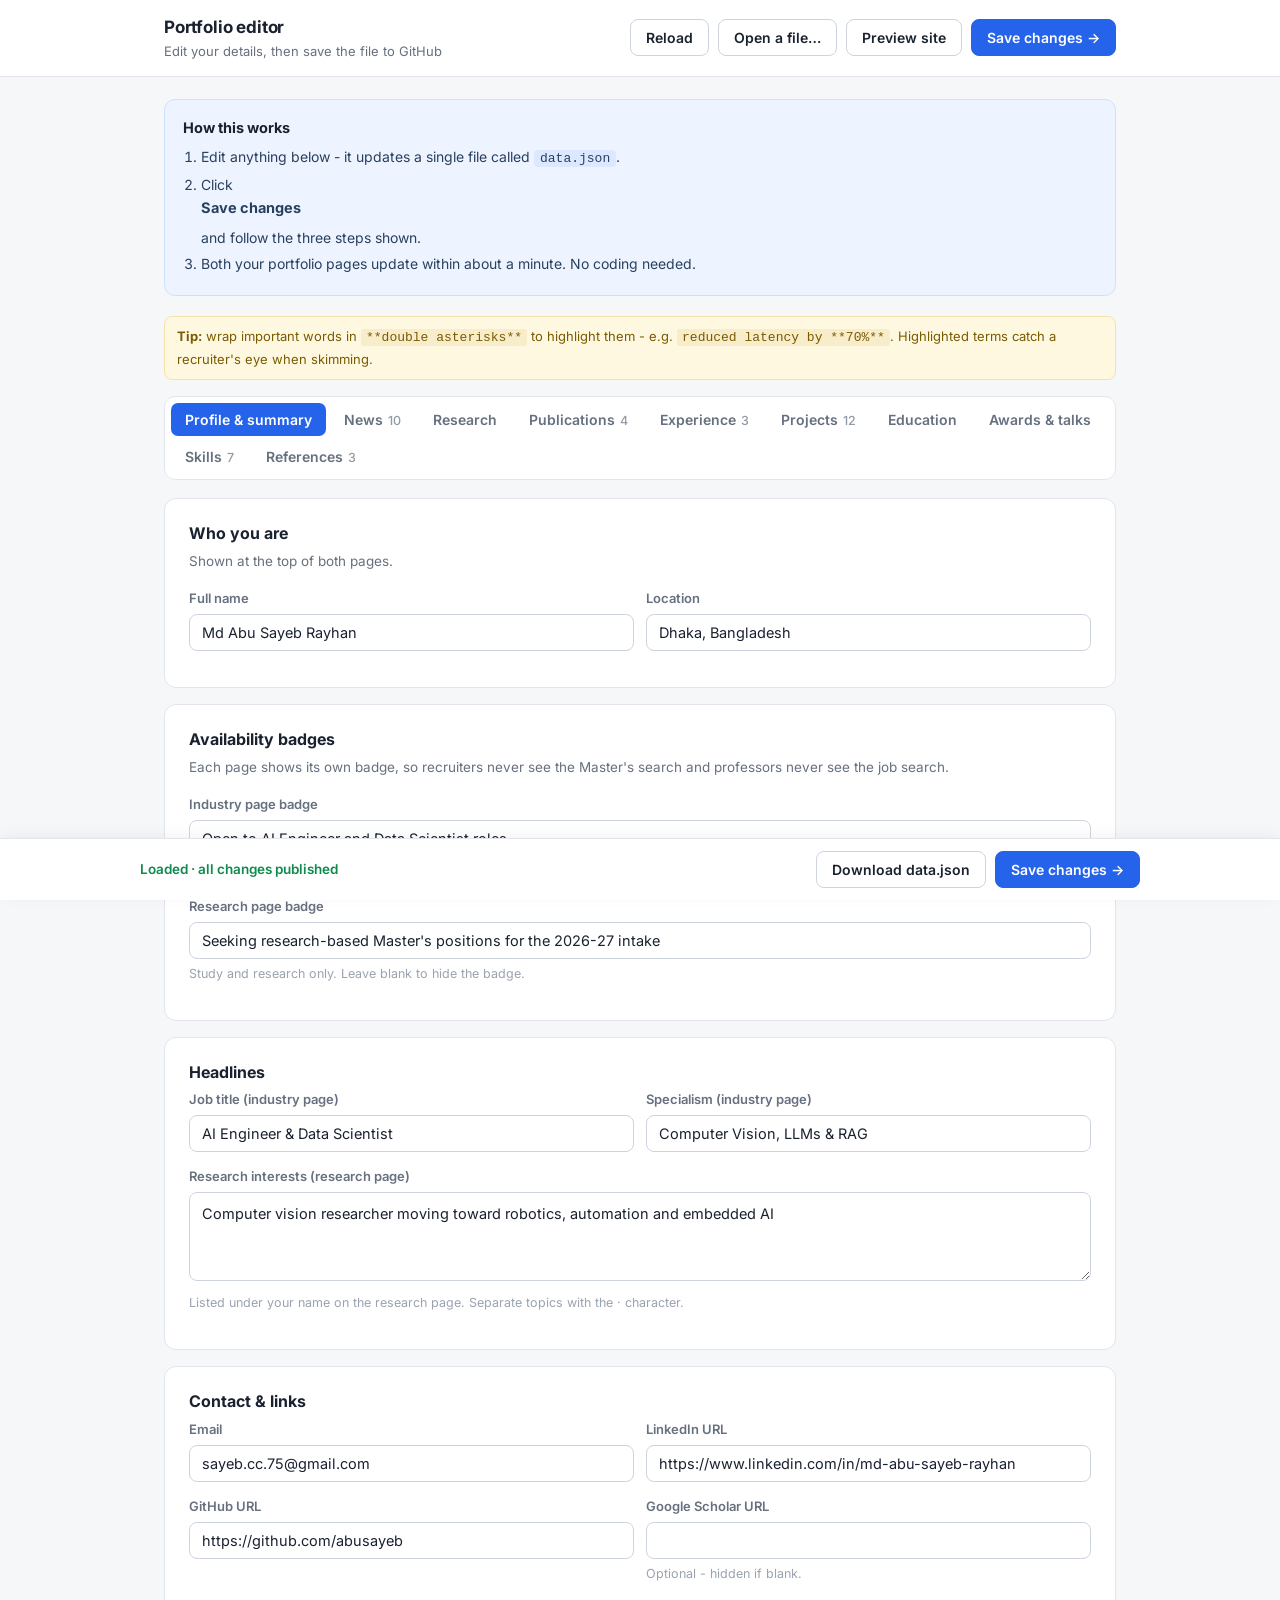
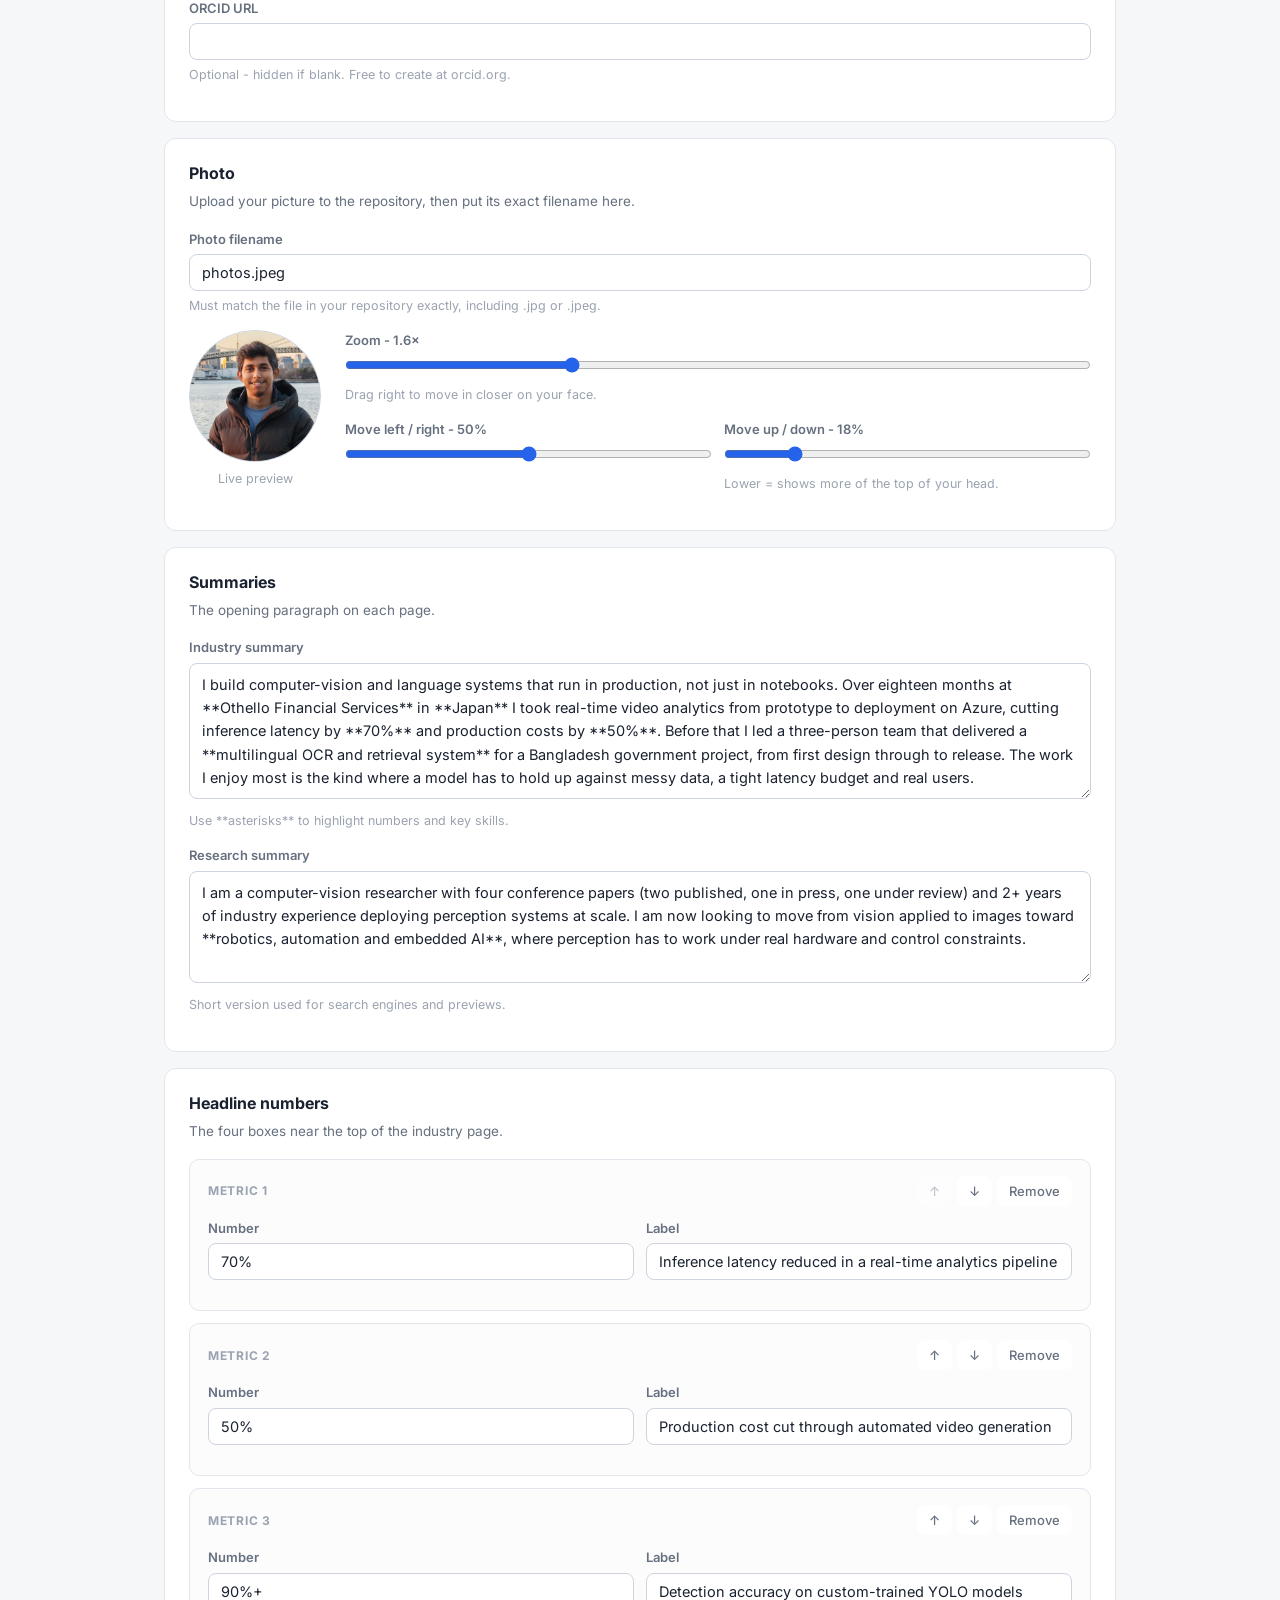
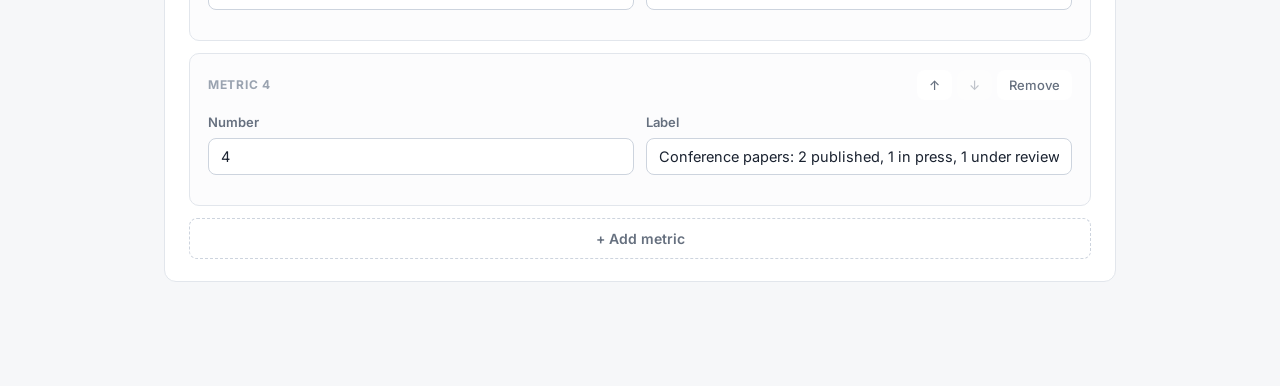
==== edit/index.html @ ee5065c8 "Refocus the research portfolio on Master's applications Rewrite the research page for its actual aud" ====
<!DOCTYPE html>
<html lang="en">
<head>
<meta charset="UTF-8">
<meta name="viewport" content="width=device-width, initial-scale=1.0">
<meta name="robots" content="noindex,nofollow">
<title>Edit my portfolio</title>
<link rel="icon" href="https://github.com/abusayeb.png">
<link href="https://fonts.googleapis.com/css2?family=Inter:wght@400;500;600;700&display=swap" rel="stylesheet">
<style>
*,*::before,*::after{box-sizing:border-box;margin:0;padding:0}
:root{
  --bg:#f6f7f9;--panel:#fff;--line:#e2e6ec;--line-2:#cdd4de;
  --ink:#1a2230;--muted:#66707f;--faint:#9aa3b0;
  --accent:#2563eb;--accent-2:#1d4ed8;--ok:#0f8a4d;--warn:#b45309;--danger:#b91c1c;
}
body{background:var(--bg);color:var(--ink);font-family:'Inter',-apple-system,sans-serif;
  font-size:15px;line-height:1.6;-webkit-font-smoothing:antialiased}
a{color:var(--accent)}

/* header */
.top{background:var(--panel);border-bottom:1px solid var(--line);position:sticky;top:0;z-index:60}
.top-in{max-width:1000px;margin:0 auto;padding:14px 24px;display:flex;
  justify-content:space-between;align-items:center;gap:16px;flex-wrap:wrap}
.top h1{font-size:17px;font-weight:700;letter-spacing:-.01em}
.top .sub{font-size:13px;color:var(--muted);font-weight:400}
.actions{display:flex;gap:9px;flex-wrap:wrap}
button{font-family:inherit;font-size:14px;cursor:pointer;border-radius:8px;
  border:1px solid var(--line-2);background:var(--panel);color:var(--ink);
  padding:9px 15px;font-weight:600;transition:all .16s}
button:hover:not(:disabled){border-color:var(--accent);color:var(--accent)}
button:disabled{opacity:.4;cursor:not-allowed}
button.primary{background:var(--accent);border-color:var(--accent);color:#fff}
button.primary:hover:not(:disabled){background:var(--accent-2);border-color:var(--accent-2);color:#fff}
button.ghost{border-color:transparent;color:var(--muted);padding:6px 10px;font-weight:500}
button.ghost:hover:not(:disabled){color:var(--danger);border-color:var(--line-2)}
button.ghost.move:hover:not(:disabled){color:var(--accent)}
button.sm{padding:6px 11px;font-size:13px}

.wrap{max-width:1000px;margin:0 auto;padding:22px 24px 90px}

/* how-to */
.howto{background:#eef4ff;border:1px solid #cfe0ff;border-radius:11px;padding:16px 18px;margin-bottom:20px}
.howto b{display:block;margin-bottom:7px;font-size:14.5px}
.howto ol{margin:0 0 0 18px;font-size:14px;color:#28405f}
.howto li{margin-bottom:4px}
.howto code{background:#dce8ff;padding:1px 6px;border-radius:4px;font-size:13px}

/* tabs */
.tabs{display:flex;gap:4px;flex-wrap:wrap;margin-bottom:18px;
  background:var(--panel);padding:6px;border:1px solid var(--line);border-radius:11px;
  position:sticky;top:69px;z-index:55}
.tabs[hidden]{display:none}
.tab{padding:8px 14px;border-radius:7px;font-size:14px;font-weight:600;color:var(--muted);
  cursor:pointer;border:none;background:none}
.tab:hover:not(:disabled){color:var(--ink);background:var(--bg)}
.tab.on{background:var(--accent);color:#fff}
.tab.on:hover:not(:disabled){background:var(--accent-2);color:#fff}
.tab .count{font-weight:500;opacity:.7;margin-left:5px;font-size:12.5px}

.panel{background:var(--panel);border:1px solid var(--line);border-radius:12px;
  padding:22px 24px;margin-bottom:16px}
.panel h2{font-size:16px;font-weight:700;margin-bottom:4px}
.panel .hint{font-size:13.5px;color:var(--muted);margin-bottom:16px}

.field{margin-bottom:14px}
.field label{display:block}
.field .lab{display:block;font-size:13px;font-weight:600;color:var(--muted);margin-bottom:5px}
input[type=text],textarea,select{width:100%;font-family:inherit;font-size:14.5px;color:var(--ink);
  font-weight:400;background:var(--panel);border:1px solid var(--line-2);border-radius:8px;
  padding:9px 12px;transition:border-color .16s}
input[type=range]{width:100%;accent-color:var(--accent)}
input:focus,textarea:focus,select:focus{outline:none;border-color:var(--accent);
  box-shadow:0 0 0 3px rgba(37,99,235,.1)}
textarea{resize:vertical;min-height:76px;line-height:1.6}
.row{display:grid;grid-template-columns:1fr 1fr;gap:12px}
.row-3{display:grid;grid-template-columns:1fr 1fr 1fr;gap:12px}

/* repeatable item cards */
.item{border:1px solid var(--line);border-radius:10px;padding:16px 18px;margin-bottom:12px;background:#fcfcfd}
.item-head{display:flex;justify-content:space-between;align-items:center;gap:12px;margin-bottom:12px}
.item-n{font-size:12px;font-weight:700;color:var(--faint);letter-spacing:.06em;text-transform:uppercase}
.item-tools{display:flex;gap:5px}
.add-btn{width:100%;padding:11px;border-style:dashed;color:var(--muted);font-weight:600}
.add-btn:hover:not(:disabled){border-color:var(--accent);color:var(--accent);border-style:solid}
.empty{font-size:13.5px;color:var(--faint);padding:14px 0 16px}

.tip{font-size:12.5px;color:var(--faint);margin-top:5px}
.tip.bad{color:var(--danger)}
.kwtip{background:#fff8e1;border:1px solid #f5e2a8;color:#7a5b00;padding:9px 12px;
  border-radius:8px;font-size:13px;margin-bottom:16px}
.kwtip code{background:#f8edcb;padding:1px 5px;border-radius:3px}

/* save bar */
.savebar{position:fixed;bottom:0;left:0;right:0;background:var(--panel);
  border-top:1px solid var(--line);padding:12px 24px;z-index:70;
  box-shadow:0 -3px 14px rgba(0,0,0,.05)}
.savebar-in{max-width:1000px;margin:0 auto;display:flex;justify-content:space-between;
  align-items:center;gap:14px;flex-wrap:wrap}
.status{font-size:13.5px;color:var(--muted)}
.status.dirty{color:var(--warn);font-weight:600}
.status.saved{color:var(--ok);font-weight:600}
.status.bad{color:var(--danger);font-weight:600}

/* modal */
.modal{display:none;position:fixed;inset:0;background:rgba(15,20,30,.55);z-index:100;
  align-items:center;justify-content:center;padding:24px}
.modal.open{display:flex}
.modal-in{background:var(--panel);border-radius:14px;max-width:660px;width:100%;
  max-height:86vh;overflow:auto;padding:26px 28px}
.modal-in h2{font-size:19px;margin-bottom:6px}
.modal-in p{font-size:14.5px;color:var(--muted);margin-bottom:16px}
.modal-in ol{margin:0 0 18px 20px;font-size:14.5px}
.modal-in li{margin-bottom:9px}
pre{background:#f4f6f9;border:1px solid var(--line);border-radius:9px;padding:14px;
  font-size:12.3px;line-height:1.5;overflow:auto;max-height:260px;
  font-family:ui-monospace,SFMono-Regular,Menlo,monospace;white-space:pre-wrap;word-break:break-word}

/* validation summary */
.checks{background:#fff6f5;border:1px solid #f3d3cf;color:#7d2a20;border-radius:9px;
  padding:12px 15px;margin-bottom:16px;font-size:13.8px}
.checks.ok{background:#f0faf3;border-color:#c8e9d3;color:#14683c}
.checks ul{margin:7px 0 0 18px}
.checks li{margin-bottom:3px}

/* transient message */
#toast{position:fixed;left:50%;bottom:74px;transform:translateX(-50%) translateY(14px);
  background:#1a2230;color:#fff;padding:11px 16px;border-radius:9px;font-size:14px;
  display:flex;align-items:center;gap:14px;box-shadow:0 6px 22px rgba(0,0,0,.22);
  opacity:0;pointer-events:none;transition:opacity .2s,transform .2s;z-index:90;max-width:92vw}
#toast.show{opacity:1;transform:translateX(-50%) translateY(0);pointer-events:auto}
.toast-action{background:none;border:none;color:#7cc4ff;font-weight:700;padding:0;
  font-size:14px;cursor:pointer}
.toast-action:hover{color:#a8d8ff;border:none;background:none}

/* photo */
.photo-frame{width:132px;height:132px;border-radius:50%;overflow:hidden;
  border:1px solid var(--line-2);background:#eef1f5}
.photo-frame img{width:100%;height:100%;object-fit:cover;display:block}

input:focus-visible,textarea:focus-visible,button:focus-visible,select:focus-visible{
  outline:2px solid var(--accent);outline-offset:2px}

@media(prefers-reduced-motion:reduce){*{transition:none!important}}

@media(max-width:760px){
  .row,.row-3{grid-template-columns:1fr}
  .wrap,.top-in{padding-left:16px;padding-right:16px}
  .tabs{position:static}
  .top-in{gap:10px}
  .top .actions{width:100%}
  .top .actions button{flex:1}
  .savebar-in{flex-direction:column;align-items:stretch;gap:9px}
  .savebar .actions{width:100%}
  .savebar .actions button{flex:1}
  .status{text-align:center}
  #toast{bottom:110px}
}
</style>
</head>
<body>

<div class="top">
  <div class="top-in">
    <div>
      <h1>Portfolio editor</h1>
      <div class="sub">Edit your details, then save the file to GitHub</div>
    </div>
    <div class="actions">
      <button id="btnReload">Reload</button>
      <button id="btnOpen">Open a file…</button>
      <button id="btnPreview">Preview site</button>
      <button class="primary" id="btnSaveTop">Save changes →</button>
    </div>
  </div>
</div>

<div class="wrap">

  <div class="howto">
    <b>How this works</b>
    <ol>
      <li>Edit anything below - it updates a single file called <code>data.json</code>.</li>
      <li>Click <b>Save changes</b> and follow the three steps shown.</li>
      <li>Both your portfolio pages update within about a minute. No coding needed.</li>
    </ol>
  </div>

  <div class="kwtip">
    <b>Tip:</b> wrap important words in <code>**double asterisks**</code> to highlight them -
    e.g. <code>reduced latency by **70%**</code>. Highlighted terms catch a recruiter's eye when skimming.
  </div>

  <div class="tabs" id="tabs" hidden></div>
  <div id="panels"></div>
</div>

<div class="savebar">
  <div class="savebar-in">
    <span class="status" id="status">Loading…</span>
    <div class="actions">
      <button id="btnDownload">Download data.json</button>
      <button class="primary" id="btnSaveBottom">Save changes →</button>
    </div>
  </div>
</div>

<div class="modal" id="saveModal">
  <div class="modal-in">
    <h2>Save your changes</h2>
    <p>Three quick steps. Takes about thirty seconds.</p>
    <div class="checks" id="checks" style="display:none"></div>
    <ol>
      <li><b>Copy the file contents</b><br>
        <button class="primary sm" id="copyBtn" style="margin-top:7px">Copy to clipboard</button></li>
      <li><b>Paste it into GitHub</b><br>
        <a href="https://github.com/abusayeb/abusayeb.github.io/edit/main/data.json" target="_blank" rel="noopener">
          Open data.json on GitHub →</a><br>
        <span style="font-size:13.5px;color:var(--muted)">
          Select everything in the box (Ctrl/Cmd + A), paste, then click the green
          <b>Commit changes</b> button.</span></li>
      <li><b>Done?</b><br>
        <button class="sm" id="btnPublished" style="margin-top:7px">I've committed it</button>
        <span class="tip" style="display:inline;margin-left:8px">Clears the local draft.</span></li>
    </ol>
    <p style="font-size:13.5px">Prefer files? <a href="#" id="lnkDownload">Download data.json</a>
       and upload it to the repository instead.</p>
    <pre id="jsonOut"></pre>
    <div style="display:flex;gap:9px;justify-content:flex-end;margin-top:16px">
      <button id="btnCloseSave">Close</button>
    </div>
  </div>
</div>

<input type="file" id="filePick" accept=".json,application/json" style="display:none">

<script>
'use strict';

/* ----------------------------------------------------------------
   State. DATA is the whole data.json; PUBLISHED is a snapshot of
   what is live, so "unsaved" is measured by comparison, not by a
   flag that can drift out of step with reality.
------------------------------------------------------------------ */
var DRAFT_KEY = 'portfolio-draft-v1';
var DATA = null;          // working copy
var PUBLISHED = null;     // JSON string of the last known published state
var TAB = 'profile';
var LAST_REMOVED = null;  // supports undo after a delete
var FOCUS_NEW = null;     // path prefix of a freshly added entry

var TABS = [
  ['profile','Profile & summary'],
  ['news','News','news'],
  ['research','Research'],
  ['publications','Publications','publications'],
  ['experience','Experience','experience'],
  ['projects','Projects','projects'],
  ['education','Education'],
  ['awards','Awards & talks'],
  ['skills','Skills','skills'],
  ['refs','References','references']
];

/* Every field the editor touches, with a safe default. Anything else
   in data.json is left untouched and written back out unchanged. */
var DEFAULTS = {
  profile: {
    name:'', location:'', availabilityIndustry:'', availabilityResearch:'',
    roleIndustry:'', specialismIndustry:'', roleResearch:'',
    email:'', linkedin:'', github:'', scholar:'', orcid:'',
    photo:'photo.jpg', photoZoom:1, photoFocus:'50% 50%',
    summaryIndustry:'', summaryResearch:''
  },
  education: {
    degree:'', school:'', start:'', end:'', grade:'', coursework:'',
    thesisLabel:'', thesisTitle:'', thesisDesc:''
  },
  metrics:[], news:[], researchStatement:[], researchAreas:[], researchProfile:[], publications:[],
  experience:[], projects:[], awards:[], talks:[], skills:[], references:[]
};

var TPL = {
  metrics:{value:'',label:''},
  news:{date:'',text:''},
  researchStatement:'',
  researchAreas:{title:'',desc:''},
  researchProfile:{stage:'',title:'',body:''},
  publications:{title:'',authors:'M. A. S. Rayhan et al.',venue:'',year:'',tags:[],status:'',link:'',code:'',note:'',contribution:'',bibkey:''},
  experience:{role:'',org:'',team:'',location:'',start:'',end:'',kind:'industry',note:'',bullets:[]},
  projects:{title:'',date:'',desc:'',impact:'',tags:[],role:'',link:'',demo:'',
            pages:'industry',categories:[],featured:false,problem:'',details:[],
            experiment:'',researchNote:''},
  awards:{year:'',title:'',detail:''},
  talks:{title:'',venue:'',year:'',type:'Conference presentation'},
  skills:{label:'',items:''},
  references:{name:'',role:'',org:''}
};

var $ = function(id){ return document.getElementById(id); };
var panelsEl = $('panels'), tabsEl = $('tabs'), modalEl = $('saveModal');

function esc(s){
  return String(s == null ? '' : s)
    .replace(/&/g,'&amp;').replace(/</g,'&lt;').replace(/>/g,'&gt;')
    .replace(/"/g,'&quot;').replace(/'/g,'&#39;');
}
function isObj(v){ return v && typeof v === 'object' && !Array.isArray(v); }
function clone(v){ return JSON.parse(JSON.stringify(v)); }
function splitLines(v){ return String(v).split('\n').map(function(s){return s.trim();}).filter(Boolean); }
function splitTags(v){ return String(v).split(',').map(function(s){return s.trim();}).filter(Boolean); }
function asList(v){ return Array.isArray(v) ? v.filter(function(x){return typeof x === 'string';}) : (typeof v === 'string' && v.trim() ? splitLines(v) : []); }

/* ---------- normalise, so one missing key can't blank the page ---------- */
function normalize(raw){
  var d = isObj(raw) ? clone(raw) : {};

  Object.keys(DEFAULTS).forEach(function(k){
    var def = DEFAULTS[k];
    if(Array.isArray(def)){
      if(!Array.isArray(d[k])) d[k] = [];
    } else {
      if(!isObj(d[k])) d[k] = {};
      Object.keys(def).forEach(function(f){
        if(d[k][f] === undefined || d[k][f] === null) d[k][f] = def[f];
      });
    }
  });

  d.profile.photoZoom = parseFloat(d.profile.photoZoom) || 1;
  if(typeof d.profile.photoFocus !== 'string') d.profile.photoFocus = '50% 50%';

  d.researchStatement = d.researchStatement.map(function(p){ return typeof p === 'string' ? p : ''; });

  ['metrics','news','researchAreas','researchProfile','publications','experience','projects','awards','talks','skills','references']
    .forEach(function(k){
      d[k] = d[k].map(function(it){
        var base = clone(TPL[k]);
        if(!isObj(it)) return base;
        Object.keys(it).forEach(function(f){ base[f] = it[f]; });
        return base;
      });
    });

  d.publications.forEach(function(p){ p.tags = Array.isArray(p.tags) ? p.tags : splitTags(p.tags || ''); });
  d.projects.forEach(function(p){
    p.tags = Array.isArray(p.tags) ? p.tags : splitTags(p.tags || '');
    p.categories = Array.isArray(p.categories) ? p.categories : splitTags(p.categories || '');
    p.details = asList(p.details);
  });
  d.experience.forEach(function(e){
    e.bullets = asList(e.bullets);
    if(e.kind !== 'research') e.kind = 'industry';
  });
  d.skills.forEach(function(s){ if(Array.isArray(s.items)) s.items = s.items.join(' · '); });

  return d;
}

/* ---------- draft safety net ---------- */
var DRAFT_T = null;
function saveDraftSoon(){
  clearTimeout(DRAFT_T);
  DRAFT_T = setTimeout(function(){
    try { localStorage.setItem(DRAFT_KEY, JSON.stringify({at:Date.now(), data:DATA})); }
    catch(e){ /* private mode: the editor still works, just without recovery */ }
  }, 400);
}
function readDraft(){
  try {
    var raw = localStorage.getItem(DRAFT_KEY);
    return raw ? JSON.parse(raw) : null;
  } catch(e){ return null; }
}
function clearDraft(){
  clearTimeout(DRAFT_T);
  try { localStorage.removeItem(DRAFT_KEY); } catch(e){}
}
function ago(ms){
  var m = Math.round((Date.now() - ms) / 60000);
  if(m < 1) return 'moments ago';
  if(m < 60) return m + (m === 1 ? ' minute ago' : ' minutes ago');
  var h = Math.round(m / 60);
  if(h < 24) return h + (h === 1 ? ' hour ago' : ' hours ago');
  var day = Math.round(h / 24);
  return day + (day === 1 ? ' day ago' : ' days ago');
}

/* ---------- status ---------- */
function json(){ return JSON.stringify(DATA, null, 2); }
function isDirty(){ return DATA !== null && PUBLISHED !== null && json() !== PUBLISHED; }
function setStatus(t, c){ var s = $('status'); s.textContent = t; s.className = 'status ' + (c || ''); }
function mark(){
  saveDraftSoon();
  if(isDirty()) setStatus('Unsaved changes · kept safe in this browser', 'dirty');
  else setStatus('No changes since your last publish', 'saved');
}

/* ---------- field builders ---------- */
function textField(label, value, path, hint, kind){
  return '<div class="field"><label><span class="lab">' + esc(label) + '</span>' +
    '<input type="text" data-path="' + esc(path) + '" data-kind="' + (kind || 'text') + '" ' +
    'value="' + esc(value) + '"></label>' +
    (hint ? '<div class="tip">' + esc(hint) + '</div>' : '') + '</div>';
}
function areaField(label, value, path, hint, rows, kind){
  return '<div class="field"><label><span class="lab">' + esc(label) + '</span>' +
    '<textarea rows="' + (rows || 3) + '" data-path="' + esc(path) + '" ' +
    'data-kind="' + (kind || 'text') + '">' + esc(value) + '</textarea></label>' +
    (hint ? '<div class="tip">' + esc(hint) + '</div>' : '') + '</div>';
}
function opt(value, label, current){
  return '<option value="' + esc(value) + '"' +
    (String(current) === value ? ' selected' : '') + '>' + esc(label) + '</option>';
}
function itemHead(label, i, arrName, len){
  return '<div class="item-head"><span class="item-n">' + esc(label) + ' ' + (i + 1) + '</span>' +
    '<div class="item-tools">' +
      '<button class="ghost sm move" data-act="up" data-arr="' + arrName + '" data-i="' + i + '"' +
        (i === 0 ? ' disabled' : '') + ' title="Move up" aria-label="Move up">↑</button>' +
      '<button class="ghost sm move" data-act="down" data-arr="' + arrName + '" data-i="' + i + '"' +
        (i === len - 1 ? ' disabled' : '') + ' title="Move down" aria-label="Move down">↓</button>' +
      '<button class="ghost sm" data-act="remove" data-arr="' + arrName + '" data-i="' + i + '">Remove</button>' +
    '</div></div>';
}
function addBtn(arrName, label){
  return '<button class="add-btn" data-act="add" data-arr="' + arrName + '">+ ' + esc(label) + '</button>';
}
function emptyNote(text){ return '<div class="empty">' + esc(text) + '</div>'; }
function list(arrName, render, emptyText){
  var a = DATA[arrName] || [];
  if(!a.length) return emptyNote(emptyText);
  return a.map(function(it, i){ return render(it, i, a.length); }).join('');
}

/* ---------- data mutation ---------- */
function setPath(path, value){
  var parts = String(path).split('.'), o = DATA;
  for(var i = 0; i < parts.length - 1; i++){
    var k = /^\d+$/.test(parts[i]) ? parseInt(parts[i], 10) : parts[i];
    if(o[k] === undefined || o[k] === null) return;
    o = o[k];
  }
  var last = parts[parts.length - 1];
  if(/^\d+$/.test(last)) last = parseInt(last, 10);
  o[last] = value;
}
function moveItem(arrName, i, dir){
  var a = DATA[arrName], j = i + dir;
  if(!a || j < 0 || j >= a.length) return;
  var t = a[i]; a[i] = a[j]; a[j] = t;
  mark(); draw();
}
function removeItem(arrName, i){
  var a = DATA[arrName];
  if(!a || !a.length) return;
  LAST_REMOVED = { arr:arrName, index:i, item:a[i] };
  a.splice(i, 1);
  mark(); draw();
  toast('Entry removed', 'Undo', function(){
    if(!LAST_REMOVED) return;
    var target = DATA[LAST_REMOVED.arr];
    if(!Array.isArray(target)) return;
    var at = Math.min(LAST_REMOVED.index, target.length);
    target.splice(at, 0, LAST_REMOVED.item);
    LAST_REMOVED = null;
    mark(); draw();
  });
}
function addItem(arrName){
  if(!Array.isArray(DATA[arrName])) DATA[arrName] = [];
  DATA[arrName].push(clone(TPL[arrName]));
  FOCUS_NEW = arrName + '.' + (DATA[arrName].length - 1);
  mark(); draw();
}

/* ---------- toast ---------- */
var TOAST_T = null;
function toast(msg, actionLabel, action){
  var t = $('toast');
  if(!t){ t = document.createElement('div'); t.id = 'toast'; document.body.appendChild(t); }
  t.innerHTML = '<span>' + esc(msg) + '</span>';
  if(actionLabel){
    var b = document.createElement('button');
    b.className = 'toast-action';
    b.textContent = actionLabel;
    b.onclick = function(){ action(); hideToast(); };
    t.appendChild(b);
  }
  void t.offsetWidth;              // force a reflow so the first toast animates
  t.classList.add('show');
  clearTimeout(TOAST_T);
  TOAST_T = setTimeout(hideToast, 7000);
}
function hideToast(){ var t = $('toast'); if(t) t.classList.remove('show'); }

/* ---------- panels ---------- */
function panelProfile(){
  var P = DATA.profile;
  return '<div class="panel"><h2>Who you are</h2>' +
    '<div class="hint">Shown at the top of both pages.</div>' +
    '<div class="row">' +
      textField('Full name', P.name, 'profile.name') +
      textField('Location', P.location, 'profile.location') +
    '</div></div>' +

    '<div class="panel"><h2>Availability badges</h2>' +
    '<div class="hint">Each page shows its own badge, so recruiters never see the Master&#39;s search ' +
      'and professors never see the job search.</div>' +
    textField('Industry page badge', P.availabilityIndustry, 'profile.availabilityIndustry',
      'Jobs only. Leave blank to hide the badge.') +
    textField('Research page badge', P.availabilityResearch, 'profile.availabilityResearch',
      'Study and research only. Leave blank to hide the badge.') +
    '</div>' +

    '<div class="panel"><h2>Headlines</h2>' +
    '<div class="row">' +
      textField('Job title (industry page)', P.roleIndustry, 'profile.roleIndustry') +
      textField('Specialism (industry page)', P.specialismIndustry, 'profile.specialismIndustry') +
    '</div>' +
    areaField('Research interests (research page)', P.roleResearch, 'profile.roleResearch',
      'Listed under your name on the research page. Separate topics with the · character.', 3) +
    '</div>' +

    '<div class="panel"><h2>Contact &amp; links</h2>' +
    '<div class="row">' +
      textField('Email', P.email, 'profile.email') +
      textField('LinkedIn URL', P.linkedin, 'profile.linkedin') +
    '</div><div class="row">' +
      textField('GitHub URL', P.github, 'profile.github') +
      textField('Google Scholar URL', P.scholar, 'profile.scholar', 'Optional - hidden if blank.') +
    '</div>' +
      textField('ORCID URL', P.orcid, 'profile.orcid', 'Optional - hidden if blank. Free to create at orcid.org.') +
    '</div>' +

    '<div class="panel"><h2>Photo</h2>' +
    '<div class="hint">Upload your picture to the repository, then put its exact filename here.</div>' +
    textField('Photo filename', P.photo, 'profile.photo',
      'Must match the file in your repository exactly, including .jpg or .jpeg.') +
    '<div style="display:flex;gap:24px;align-items:flex-start;flex-wrap:wrap;margin-top:6px">' +
      '<div style="text-align:center">' +
        '<div class="photo-frame"><img id="photoPreview" alt=""></div>' +
        '<div class="tip" id="photoNote" style="margin-top:7px">Live preview</div>' +
      '</div>' +
      '<div style="flex:1;min-width:250px">' +
        '<div class="field"><label><span class="lab">Zoom - <span id="zoomVal">' +
          esc(P.photoZoom) + '</span>×</span>' +
          '<input type="range" data-role="zoom" min="1" max="3" step="0.05" value="' +
          esc(P.photoZoom) + '"></label>' +
          '<div class="tip">Drag right to move in closer on your face.</div></div>' +
        '<div class="row">' +
          '<div class="field"><label><span class="lab">Move left / right - <span id="fxVal">' +
            focusPart(P.photoFocus, 0) + '</span>%</span>' +
            '<input type="range" data-role="fx" min="0" max="100" step="1" value="' +
            focusPart(P.photoFocus, 0) + '"></label></div>' +
          '<div class="field"><label><span class="lab">Move up / down - <span id="fyVal">' +
            focusPart(P.photoFocus, 1) + '</span>%</span>' +
            '<input type="range" data-role="fy" min="0" max="100" step="1" value="' +
            focusPart(P.photoFocus, 1) + '"></label>' +
            '<div class="tip">Lower = shows more of the top of your head.</div></div>' +
        '</div>' +
      '</div>' +
    '</div></div>' +

    '<div class="panel"><h2>Summaries</h2>' +
    '<div class="hint">The opening paragraph on each page.</div>' +
    areaField('Industry summary', P.summaryIndustry, 'profile.summaryIndustry',
      'Use **asterisks** to highlight numbers and key skills.', 5) +
    areaField('Research summary', P.summaryResearch, 'profile.summaryResearch',
      'Short version used for search engines and previews.', 4) +
    '</div>' +

    '<div class="panel"><h2>Headline numbers</h2>' +
    '<div class="hint">The four boxes near the top of the industry page.</div>' +
    list('metrics', function(m, i, n){
      return '<div class="item">' + itemHead('Metric', i, 'metrics', n) + '<div class="row">' +
        textField('Number', m.value, 'metrics.' + i + '.value') +
        textField('Label', m.label, 'metrics.' + i + '.label') +
      '</div></div>';
    }, 'No metrics yet. Four short numbers work best.') +
    addBtn('metrics', 'Add metric') + '</div>';
}

function panelNews(){
  return '<div class="panel"><h2>News</h2>' +
    '<div class="hint">Dated updates on the research page. Keeping this current is the single easiest way to look active to a professor.</div>' +
    list('news', function(nw, i, n){
      return '<div class="item">' + itemHead('Update', i, 'news', n) +
        textField('Date', nw.date, 'news.' + i + '.date', 'e.g. Jul 2026') +
        areaField('Text', nw.text, 'news.' + i + '.text', '', 2) +
      '</div>';
    }, 'No updates yet. Newest first reads best.') +
    addBtn('news', 'Add update') + '</div>';
}

function panelResearch(){
  return '<div class="panel"><h2>Research statement</h2>' +
    '<div class="hint">One paragraph per box. This is what a professor reads first.</div>' +
    list('researchStatement', function(p, i, n){
      return '<div class="item">' + itemHead('Paragraph', i, 'researchStatement', n) +
        areaField('Text', p, 'researchStatement.' + i, '', 5) +
      '</div>';
    }, 'No statement yet. Two or three paragraphs is plenty.') +
    addBtn('researchStatement', 'Add paragraph') + '</div>' +

    '<div class="panel"><h2>Research profile</h2>' +
    '<div class="hint">The three cards at the top of the research page: what you built, ' +
      'what you researched, and what you want to research next. Keep it to three.</div>' +
    list('researchProfile', function(r, i, n){
      return '<div class="item">' + itemHead('Stage', i, 'researchProfile', n) +
        '<div class="row">' +
          textField('Stage label', r.stage, 'researchProfile.' + i + '.stage',
            'e.g. Engineering experience') +
          textField('Heading', r.title, 'researchProfile.' + i + '.title') +
        '</div>' +
        areaField('Text', r.body, 'researchProfile.' + i + '.body', '', 4) +
      '</div>';
    }, 'No stages yet.') +
    addBtn('researchProfile', 'Add stage') + '</div>' +

    '<div class="panel"><h2>Research areas</h2>' +
    '<div class="hint">The grid of topic cards.</div>' +
    list('researchAreas', function(a, i, n){
      return '<div class="item">' + itemHead('Area', i, 'researchAreas', n) +
        textField('Title', a.title, 'researchAreas.' + i + '.title') +
        areaField('Description', a.desc, 'researchAreas.' + i + '.desc', '', 2) +
      '</div>';
    }, 'No areas yet.') +
    addBtn('researchAreas', 'Add area') + '</div>';
}

function panelPubs(){
  return '<div class="panel"><h2>Publications</h2>' +
    '<div class="hint">Add the DOI or IEEE Xplore link once each paper goes live - the title becomes clickable automatically.</div>' +
    list('publications', function(p, i, n){
      return '<div class="item">' + itemHead('Paper', i, 'publications', n) +
        areaField('Title', p.title, 'publications.' + i + '.title', '', 2) +
        '<div class="row">' +
          textField('Authors', p.authors, 'publications.' + i + '.authors') +
          textField('Year', p.year, 'publications.' + i + '.year') +
        '</div>' +
        areaField('Venue', p.venue, 'publications.' + i + '.venue', '', 2) +
        '<div class="row">' +
          textField('Link (DOI or Xplore URL)', p.link, 'publications.' + i + '.link', 'Leave blank until published.') +
          textField('Status', p.status, 'publications.' + i + '.status', 'e.g. In press - clear this once published.') +
        '</div>' +
        '<div class="row">' +
          textField('Tags (comma separated)', (p.tags || []).join(', '), 'publications.' + i + '.tags', '', 'tags') +
          textField('Code link', p.code, 'publications.' + i + '.code',
            'Optional repository for the paper.') +
        '</div>' +
        areaField('Short description', p.note, 'publications.' + i + '.note',
          'One or two sentences on what the paper does.', 3) +
        areaField('My contribution', p.contribution, 'publications.' + i + '.contribution',
          'Optional - what you personally did. Shown on the research page only.', 2) +
        textField('BibTeX key', p.bibkey, 'publications.' + i + '.bibkey', 'Used for the copy-citation button.') +
      '</div>';
    }, 'No publications yet.') +
    addBtn('publications', 'Add publication') + '</div>';
}

function panelExp(){
  return '<div class="panel"><h2>Experience</h2>' +
    '<div class="hint">One entry per role. Put each bullet on its own line.</div>' +
    list('experience', function(e, i, n){
      return '<div class="item">' + itemHead('Role', i, 'experience', n) +
        '<div class="row">' +
          textField('Job title', e.role, 'experience.' + i + '.role') +
          textField('Organisation', e.org, 'experience.' + i + '.org') +
        '</div><div class="row-3">' +
          textField('Start', e.start, 'experience.' + i + '.start') +
          textField('End', e.end, 'experience.' + i + '.end', 'or "Present"') +
          textField('Location', e.location, 'experience.' + i + '.location') +
        '</div><div class="row">' +
          textField('Team / supervisor', e.team, 'experience.' + i + '.team', 'Optional') +
          textField('Note', e.note, 'experience.' + i + '.note', 'e.g. Contractual - optional') +
        '</div>' +
        '<div class="field"><label><span class="lab">Type</span>' +
          '<select data-path="experience.' + i + '.kind" data-kind="text">' +
          '<option value="industry"' + (e.kind !== 'research' ? ' selected' : '') + '>Industry / applied</option>' +
          '<option value="research"' + (e.kind === 'research' ? ' selected' : '') + '>Research</option>' +
        '</select></label><div class="tip">Research roles appear under “Research experience” on the academic page.</div></div>' +
        areaField('Bullets (one per line)', (e.bullets || []).join('\n'), 'experience.' + i + '.bullets',
          'Use **asterisks** around key terms and numbers.', 6, 'list') +
      '</div>';
    }, 'No roles yet.') +
    addBtn('experience', 'Add role') + '</div>';
}

function panelProjects(){
  return '<div class="panel"><h2>Projects</h2>' +
    list('projects', function(p, i, n){
      return '<div class="item">' + itemHead('Project', i, 'projects', n) +
        '<div class="row">' +
          textField('Title', p.title, 'projects.' + i + '.title') +
          textField('Date', p.date, 'projects.' + i + '.date') +
        '</div>' +
        areaField('Description', p.desc, 'projects.' + i + '.desc', '', 3) +
        '<div class="row">' +
          textField('Impact badge', p.impact, 'projects.' + i + '.impact',
            'e.g. 90% accuracy · 50% cost cut. Blank hides it.') +
          textField('GitHub link', p.link, 'projects.' + i + '.link', 'Blank shows your role instead.') +
        '</div><div class="row">' +
          textField('Tags (comma separated)', (p.tags || []).join(', '), 'projects.' + i + '.tags', '', 'tags') +
          textField('Your role', p.role, 'projects.' + i + '.role', 'e.g. Team of 3') +
        '</div><div class="row">' +
          textField('Categories (comma separated)', (p.categories || []).join(', '),
            'projects.' + i + '.categories', 
            'Drives the filter buttons: Computer Vision, Generative AI, LLM / RAG, Research, Deployment, Other.',
            'tags') +
          textField('Demo link', p.demo, 'projects.' + i + '.demo', 'Optional - video or live demo.') +
        '</div>' +
        areaField('Problem', p.problem, 'projects.' + i + '.problem',
          'What question the work set out to answer. Research page only - leave empty to hide.', 2) +
        areaField('Approach - one bullet per line', (p.details || []).join('\n'),
          'projects.' + i + '.details',
          'Shown behind the "Case study" toggle on the card. Leave empty to hide the toggle.',
          3, 'list') +
        areaField('Experiment', p.experiment, 'projects.' + i + '.experiment',
          'How it was evaluated. Research page only - leave empty to hide.', 2) +
        areaField('Contribution', p.researchNote, 'projects.' + i + '.researchNote',
          'What the work contributes. Only shown on the research portfolio.', 2) +
        '<div class="row">' +
          '<div class="field"><label><span class="lab">Show on</span>' +
            '<select data-path="projects.' + i + '.pages" data-kind="text">' +
              opt('industry', 'Industry portfolio only', p.pages) +
              opt('both', 'Both portfolios', p.pages) +
              opt('research', 'Research portfolio only', p.pages) +
            '</select></label></div>' +
          '<div class="field"><label><span class="lab">Featured</span>' +
            '<select data-path="projects.' + i + '.featured" data-kind="bool">' +
              opt('false', 'Normal card', String(!!p.featured)) +
              opt('true', 'Wide card on large screens', String(!!p.featured)) +
            '</select></label></div>' +
        '</div>' +
      '</div>';
    }, 'No projects yet.') +
    addBtn('projects', 'Add project') + '</div>';
}

function panelEdu(){
  var E = DATA.education;
  return '<div class="panel"><h2>Education</h2>' +
    '<div class="row">' +
      textField('Degree', E.degree, 'education.degree') +
      textField('Institution', E.school, 'education.school') +
    '</div><div class="row-3">' +
      textField('Start', E.start, 'education.start') +
      textField('End', E.end, 'education.end') +
      textField('Grade', E.grade, 'education.grade') +
    '</div>' +
    areaField('Relevant coursework', E.coursework, 'education.coursework', '', 2) +
    '</div><div class="panel"><h2>Thesis</h2>' +
    textField('Label', E.thesisLabel, 'education.thesisLabel') +
    textField('Title', E.thesisTitle, 'education.thesisTitle') +
    areaField('Description', E.thesisDesc, 'education.thesisDesc', '', 4) +
    '</div>';
}

function panelAwards(){
  return '<div class="panel"><h2>Awards &amp; activities</h2>' +
    list('awards', function(a, i, n){
      return '<div class="item">' + itemHead('Entry', i, 'awards', n) +
        '<div class="row">' +
          textField('Year', a.year, 'awards.' + i + '.year') +
          textField('Title', a.title, 'awards.' + i + '.title') +
        '</div>' +
        textField('Detail', a.detail, 'awards.' + i + '.detail') +
      '</div>';
    }, 'No awards yet.') +
    addBtn('awards', 'Add award') + '</div>' +

    '<div class="panel"><h2>Conference presentations</h2>' +
    '<div class="hint">Speaking experience counts for a lot in academic applications.</div>' +
    list('talks', function(t, i, n){
      return '<div class="item">' + itemHead('Talk', i, 'talks', n) +
        areaField('Title', t.title, 'talks.' + i + '.title', '', 2) +
        '<div class="row-3">' +
          textField('Venue', t.venue, 'talks.' + i + '.venue') +
          textField('Year', t.year, 'talks.' + i + '.year') +
          textField('Type', t.type, 'talks.' + i + '.type') +
        '</div>' +
      '</div>';
    }, 'No talks yet.') +
    addBtn('talks', 'Add talk') + '</div>';
}

function panelSkills(){
  return '<div class="panel"><h2>Skills</h2>' +
    '<div class="hint">Separate individual skills with the · character (or a comma).</div>' +
    list('skills', function(s, i, n){
      return '<div class="item">' + itemHead('Group', i, 'skills', n) +
        textField('Group name', s.label, 'skills.' + i + '.label') +
        areaField('Skills', s.items, 'skills.' + i + '.items', '', 2) +
      '</div>';
    }, 'No skill groups yet.') +
    addBtn('skills', 'Add group') + '</div>';
}

function panelRefs(){
  return '<div class="panel"><h2>References</h2>' +
    '<div class="hint">Names and affiliations only - email addresses are deliberately left off the public page.</div>' +
    list('references', function(r, i, n){
      return '<div class="item">' + itemHead('Referee', i, 'references', n) +
        textField('Name', r.name, 'references.' + i + '.name') +
        textField('Role', r.role, 'references.' + i + '.role') +
        textField('Organisation', r.org, 'references.' + i + '.org') +
      '</div>';
    }, 'No referees yet.') +
    addBtn('references', 'Add referee') + '</div>';
}

var PANELS = { profile:panelProfile, news:panelNews, research:panelResearch,
  publications:panelPubs, experience:panelExp, projects:panelProjects,
  education:panelEdu, awards:panelAwards, skills:panelSkills, refs:panelRefs };

/* ---------- photo ---------- */
function focusPart(focus, idx){
  var parts = String(focus || '50% 50%').split(/\s+/);
  var v = parseFloat(parts[idx]);
  return isNaN(v) ? 50 : v;
}
function setText(id, v){ var el = $(id); if(el) el.textContent = v; }
function applyPhotoStyle(){
  var img = $('photoPreview');
  if(!img || !DATA) return;
  var P = DATA.profile;
  img.style.objectPosition = P.photoFocus || '50% 50%';
  img.style.transform = 'scale(' + (parseFloat(P.photoZoom) || 1) + ')';
}
var PHOTO_T = null, LAST_PHOTO = null;
function schedulePhoto(){
  clearTimeout(PHOTO_T);
  PHOTO_T = setTimeout(function(){ refreshPhoto(); }, 500);
}
function refreshPhoto(force){
  var img = $('photoPreview'), note = $('photoNote');
  if(!img || !DATA) return;
  var P = DATA.profile;
  applyPhotoStyle();
  setText('zoomVal', P.photoZoom);
  setText('fxVal', focusPart(P.photoFocus, 0));
  setText('fyVal', focusPart(P.photoFocus, 1));

  var name = String(P.photo || '').trim();
  if(!name){
    img.removeAttribute('src');
    LAST_PHOTO = null;
    if(note){ note.textContent = 'Enter a filename to see the preview.'; note.className = 'tip'; }
    return;
  }
  if(name === LAST_PHOTO && !force && img.getAttribute('src')) return;
  LAST_PHOTO = name;
  img.onload = function(){ if(note){ note.textContent = 'Live preview'; note.className = 'tip'; } };
  img.onerror = function(){
    img.removeAttribute('src');
    if(note){ note.textContent = 'No file called “' + name + '” in the repository.'; note.className = 'tip bad'; }
  };
  img.src = '../' + encodeURI(name) + '?t=' + Date.now();
}

/* ---------- render ---------- */
function countFor(key){
  if(!key || !DATA || !Array.isArray(DATA[key])) return '';
  return '<span class="count">' + DATA[key].length + '</span>';
}
function draw(keepScroll){
  if(!DATA) return;
  var y = window.pageYOffset;
  tabsEl.hidden = false;
  tabsEl.innerHTML = TABS.map(function(t){
    return '<button class="tab' + (t[0] === TAB ? ' on' : '') + '" data-tab="' + t[0] + '">' +
      esc(t[1]) + countFor(t[2]) + '</button>';
  }).join('');
  panelsEl.innerHTML = PANELS[TAB]();
  if(TAB === 'profile') refreshPhoto(true);
  window.scrollTo(0, keepScroll === false ? 0 : y);

  if(FOCUS_NEW){
    var el = panelsEl.querySelector('[data-path="' + FOCUS_NEW + '"], [data-path^="' + FOCUS_NEW + '."]');
    FOCUS_NEW = null;
    if(el){
      var card = el.closest('.item');
      if(card) card.scrollIntoView({block:'center', behavior:'smooth'});
      el.focus({preventScroll:true});
    }
  }
}
function go(tab){
  if(!PANELS[tab]) return;
  TAB = tab;
  draw(false);
}

/* ---------- input handling (delegated: survives every re-render) ---------- */
function onFieldInput(e){
  var el = e.target;
  if(!DATA) return;

  if(el.dataset.role){
    var P = DATA.profile;
    if(el.dataset.role === 'zoom'){
      P.photoZoom = parseFloat(el.value) || 1;
      setText('zoomVal', el.value);
    } else if(el.dataset.role === 'fx' || el.dataset.role === 'fy'){
      var x = focusPart(P.photoFocus, 0), y = focusPart(P.photoFocus, 1);
      if(el.dataset.role === 'fx'){ x = parseFloat(el.value) || 0; setText('fxVal', x); }
      else { y = parseFloat(el.value) || 0; setText('fyVal', y); }
      P.photoFocus = x + '% ' + y + '%';
    } else return;
    applyPhotoStyle();
    mark();
    return;
  }

  var path = el.dataset.path;
  if(!path) return;
  var kind = el.dataset.kind || 'text';
  if(kind === 'list') setPath(path, splitLines(el.value));
  else if(kind === 'tags') setPath(path, splitTags(el.value));
  else if(kind === 'bool') setPath(path, el.value === 'true');
  else setPath(path, el.value);
  if(path === 'profile.photo') schedulePhoto();
  mark();
}
panelsEl.addEventListener('input', onFieldInput);
panelsEl.addEventListener('change', function(e){
  if(e.target.tagName === 'SELECT') onFieldInput(e);
});
panelsEl.addEventListener('click', function(e){
  var btn = e.target.closest('button[data-act]');
  if(!btn || !DATA) return;
  var act = btn.dataset.act, arr = btn.dataset.arr, i = parseInt(btn.dataset.i, 10);
  if(act === 'add') addItem(arr);
  else if(act === 'up') moveItem(arr, i, -1);
  else if(act === 'down') moveItem(arr, i, 1);
  else if(act === 'remove') removeItem(arr, i);
});
tabsEl.addEventListener('click', function(e){
  var btn = e.target.closest('button[data-tab]');
  if(btn) go(btn.dataset.tab);
});

/* ---------- checks that catch the mistakes that actually happen ---------- */
function problems(){
  var out = [];
  function scan(o, path){
    if(typeof o === 'string'){
      if((o.match(/\*\*/g) || []).length % 2)
        out.push('Unclosed ** highlight in ' + path + ' — every ** needs a closing **.');
    } else if(Array.isArray(o)){
      o.forEach(function(v, i){ scan(v, path + '[' + (i + 1) + ']'); });
    } else if(o && typeof o === 'object'){
      Object.keys(o).forEach(function(k){ scan(o[k], path ? path + ' › ' + k : k); });
    }
  }
  scan(DATA, '');

  var P = DATA.profile || {};
  if(!P.name) out.push('Your name is empty.');
  if(P.email && P.email.indexOf('@') === -1) out.push('Email address looks wrong.');
  ['linkedin','github','scholar','orcid'].forEach(function(k){
    if(P[k] && !/^https?:\/\//i.test(P[k])) out.push(k + ' link should start with https://');
  });
  if(!String(P.photo || '').trim()) out.push('Photo filename is empty — the page will show a broken image.');

  var keys = {};
  (DATA.publications || []).forEach(function(p, i){
    if(!p.title) out.push('Publication ' + (i + 1) + ' has no title.');
    if(p.link && !/^https?:\/\//i.test(p.link))
      out.push('Publication ' + (i + 1) + ': link should start with https://');
    if(p.bibkey){
      if(keys[p.bibkey]) out.push('Two publications share the BibTeX key “' + p.bibkey + '” — citations will clash.');
      keys[p.bibkey] = true;
    }
  });
  (DATA.projects || []).forEach(function(p, i){
    if(p.link && !/^https?:\/\//i.test(p.link))
      out.push('Project ' + (i + 1) + ': link should start with https://');
  });
  (DATA.experience || []).forEach(function(e, i){
    if(!e.role && !e.org) out.push('Experience ' + (i + 1) + ' is blank — remove it or fill it in.');
  });
  (DATA.news || []).forEach(function(n, i){
    if(n.text && !n.date) out.push('News update ' + (i + 1) + ' has no date.');
  });
  return out;
}

/* ---------- save flow ---------- */
function openSave(){
  if(!DATA) return;
  var errs = problems(), box = $('checks');
  if(errs.length){
    box.className = 'checks';
    box.innerHTML = '<b>' + errs.length + (errs.length === 1 ? ' thing to check' : ' things to check') +
      ' before you publish</b><ul>' +
      errs.map(function(e){ return '<li>' + esc(e) + '</li>'; }).join('') + '</ul>' +
      '<div class="tip" style="margin-top:6px">You can still save; these are warnings, not blocks.</div>';
  } else {
    box.className = 'checks ok';
    box.innerHTML = '<b>Everything checks out.</b> No problems found.';
  }
  box.style.display = 'block';
  $('jsonOut').textContent = json();
  modalEl.classList.add('open');
  $('copyBtn').focus();
}
function closeSave(){ modalEl.classList.remove('open'); }

var COPY_T = null;
function copyJson(){
  var btn = $('copyBtn'), text = json();
  clearTimeout(COPY_T);
  function done(){
    btn.textContent = 'Copied ✓';
    COPY_T = setTimeout(function(){ btn.textContent = 'Copy to clipboard'; }, 1800);
  }
  function fallback(){
    var pre = $('jsonOut');
    var r = document.createRange(); r.selectNodeContents(pre);
    var s = window.getSelection(); s.removeAllRanges(); s.addRange(r);
    btn.textContent = 'Text selected · press Ctrl/Cmd + C';
    COPY_T = setTimeout(function(){ btn.textContent = 'Copy to clipboard'; }, 4000);
  }
  if(navigator.clipboard && navigator.clipboard.writeText){
    navigator.clipboard.writeText(text).then(done).catch(fallback);
  } else {
    fallback();
  }
}
function markPublished(){
  PUBLISHED = json();
  clearDraft();
  setStatus('Published · nothing left to save', 'saved');
  hideToast();
  closeSave();
}
function download(){
  var b = new Blob([json()], {type:'application/json'});
  var url = URL.createObjectURL(b);
  var a = document.createElement('a');
  a.href = url; a.download = 'data.json';
  document.body.appendChild(a); a.click(); document.body.removeChild(a);
  setTimeout(function(){ URL.revokeObjectURL(url); }, 1000);
  toast('Downloaded data.json — upload it to GitHub to publish');
}
function preview(){ window.open('../', '_blank', 'noopener'); }

/* ---------- loading ---------- */
function load(){
  setStatus('Loading…', '');
  if(location.protocol === 'file:'){
    fallbackPanel('This page was opened straight from your computer, so the browser blocks it from reading ' +
      'data.json on its own. Choose the file below, or open the editor through your site instead.');
    return;
  }
  fetch('../data.json?t=' + Date.now())
    .then(function(r){ if(!r.ok) throw new Error('HTTP ' + r.status); return r.json(); })
    .then(function(d){
      var published = normalize(d);
      DATA = published;
      PUBLISHED = JSON.stringify(published, null, 2);

      var draft = readDraft();
      if(draft && draft.data){
        var draftJson = JSON.stringify(normalize(draft.data), null, 2);
        if(draftJson !== PUBLISHED){
          if(confirm('You have unpublished changes from ' + ago(draft.at) + '.\n\n' +
                     'OK = restore them\nCancel = discard them and use the published version')){
            DATA = normalize(draft.data);
            draw(false);
            setStatus('Restored your unpublished changes', 'dirty');
            return;
          }
          clearDraft();
        } else {
          clearDraft();
        }
      }
      draw(false);
      setStatus('Loaded · all changes published', 'saved');
    })
    .catch(function(e){
      fallbackPanel('Could not read data.json (' + e.message + '). Make sure the file exists in the ' +
        'repository root, or choose a copy from your computer.');
    });
}
function fallbackPanel(message){
  DATA = null;
  tabsEl.hidden = true;
  setStatus('Nothing loaded yet', 'bad');
  panelsEl.innerHTML =
    '<div class="panel"><h2>Load your data</h2>' +
    '<p class="hint">' + esc(message) + '</p>' +
    '<div class="actions">' +
      '<button class="primary" data-boot="pick">Choose a data.json file…</button>' +
      '<button data-boot="retry">Try again</button>' +
      (readDraft() ? '<button data-boot="draft">Restore my last draft</button>' : '') +
      '<button data-boot="blank">Start from a blank file</button>' +
    '</div></div>';
}
panelsEl.addEventListener('click', function(e){
  var btn = e.target.closest('button[data-boot]');
  if(!btn) return;
  var what = btn.dataset.boot;
  if(what === 'pick') $('filePick').click();
  else if(what === 'retry') load();
  else if(what === 'draft'){
    var d = readDraft();
    if(!d || !d.data){ toast('No draft found in this browser'); return; }
    DATA = normalize(d.data); PUBLISHED = '';
    draw(false);
    setStatus('Draft from ' + ago(d.at) + ' · not published yet', 'dirty');
  }
  else if(what === 'blank'){
    DATA = normalize({}); PUBLISHED = '';
    draw(false);
    setStatus('Blank file · nothing published yet', 'dirty');
  }
});
$('filePick').addEventListener('change', function(e){
  var f = e.target.files && e.target.files[0];
  if(!f) return;
  var reader = new FileReader();
  reader.onload = function(){
    try {
      var parsed = JSON.parse(reader.result);
      DATA = normalize(parsed);
      PUBLISHED = json();
      draw(false);
      setStatus('Loaded ' + f.name + ' · all changes published', 'saved');
      toast('Loaded ' + f.name);
    } catch(err){
      toast('That file is not valid JSON — ' + err.message);
    }
  };
  reader.onerror = function(){ toast('Could not read that file'); };
  reader.readAsText(f);
  e.target.value = '';   // so picking the same file twice still fires
});

/* ---------- wiring ---------- */
$('btnReload').addEventListener('click', function(){
  if(isDirty() && !confirm('Discard your unsaved changes and reload the published version?')) return;
  load();
});
$('btnOpen').addEventListener('click', function(){
  if(isDirty() && !confirm('Discard your unsaved changes and open another file?')) return;
  $('filePick').click();
});
$('btnPreview').addEventListener('click', preview);
$('btnSaveTop').addEventListener('click', openSave);
$('btnSaveBottom').addEventListener('click', openSave);
$('btnDownload').addEventListener('click', download);
$('copyBtn').addEventListener('click', copyJson);
$('btnPublished').addEventListener('click', markPublished);
$('btnCloseSave').addEventListener('click', closeSave);
$('lnkDownload').addEventListener('click', function(e){ e.preventDefault(); download(); });

modalEl.addEventListener('click', function(e){ if(e.target === this) closeSave(); });

window.addEventListener('beforeunload', function(e){
  if(isDirty()){ e.preventDefault(); e.returnValue = ''; }
});

document.addEventListener('keydown', function(e){
  if(!e.key) return;
  if((e.metaKey || e.ctrlKey) && e.key.toLowerCase() === 's'){
    e.preventDefault();
    if(DATA) openSave();
  }
  if(e.key === 'Escape'){
    if(modalEl.classList.contains('open')) closeSave();
    else hideToast();
  }
});

load();
</script>

</body>
</html>
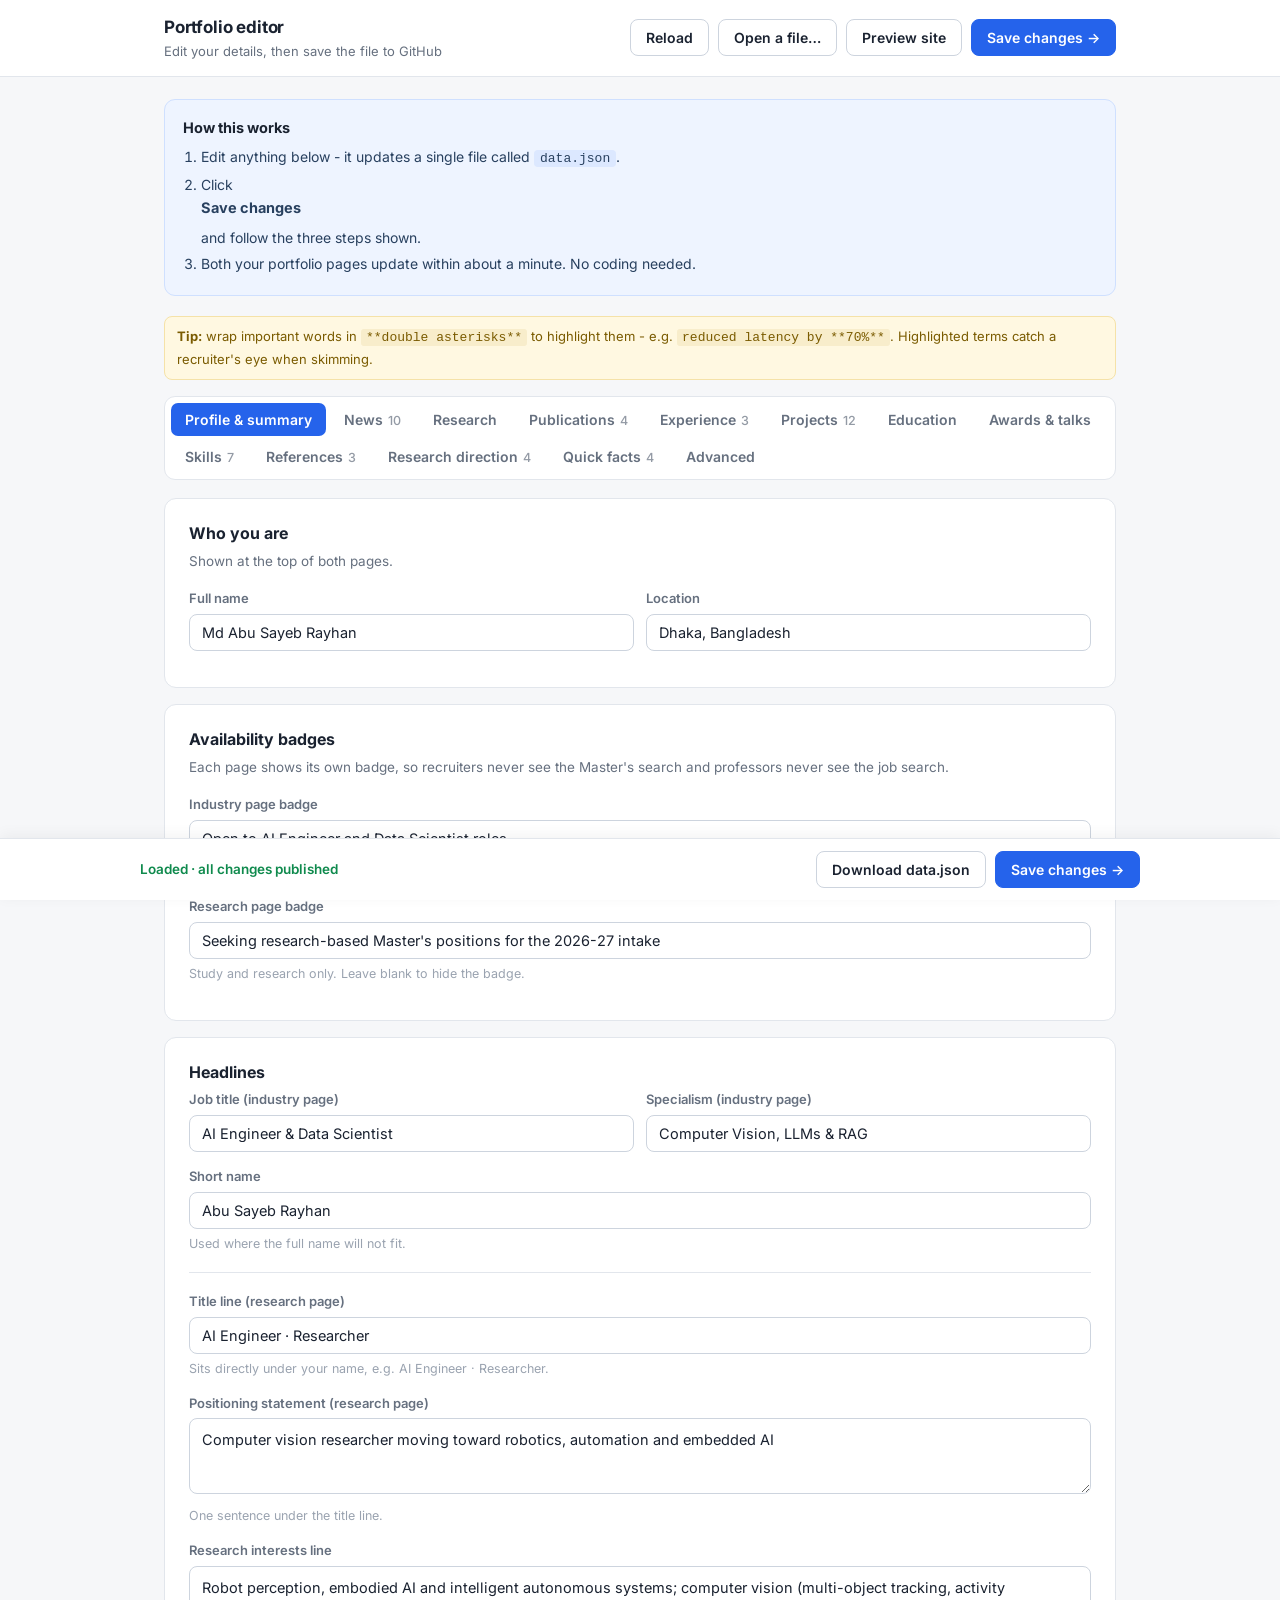
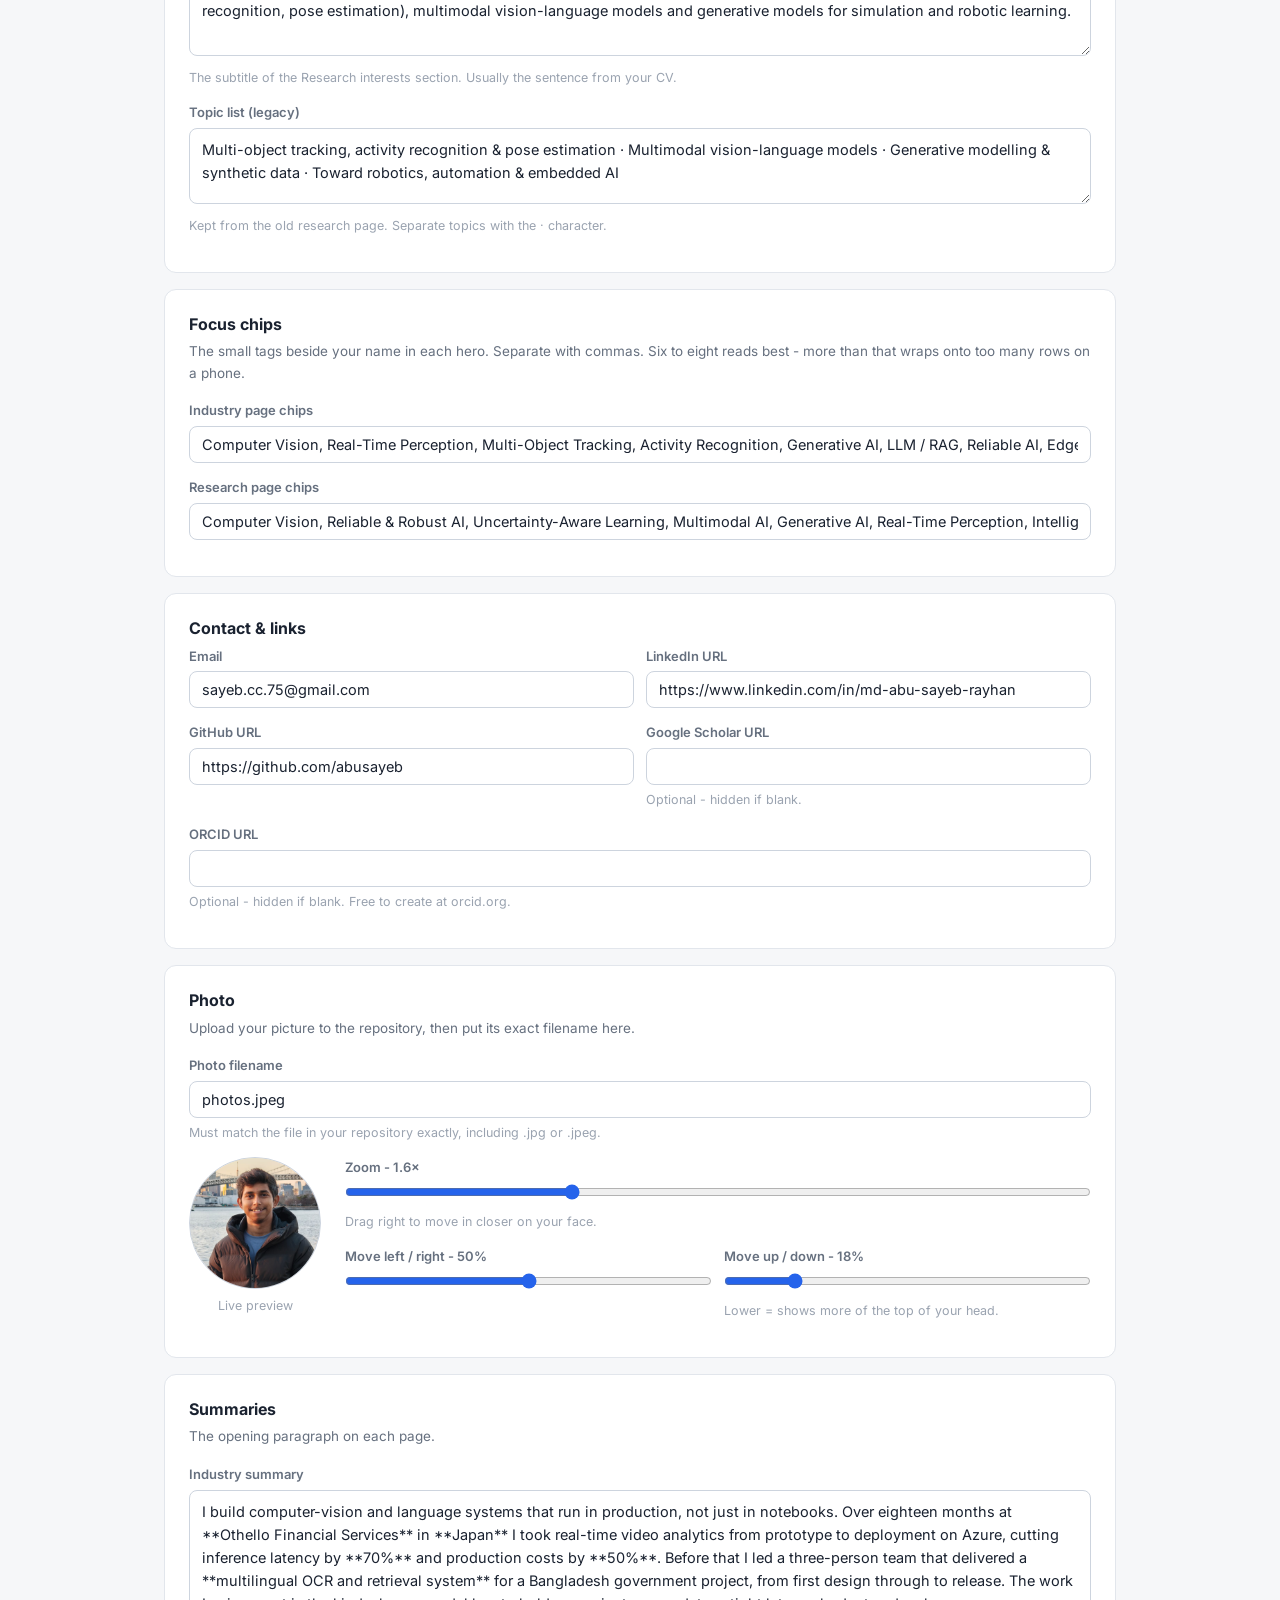
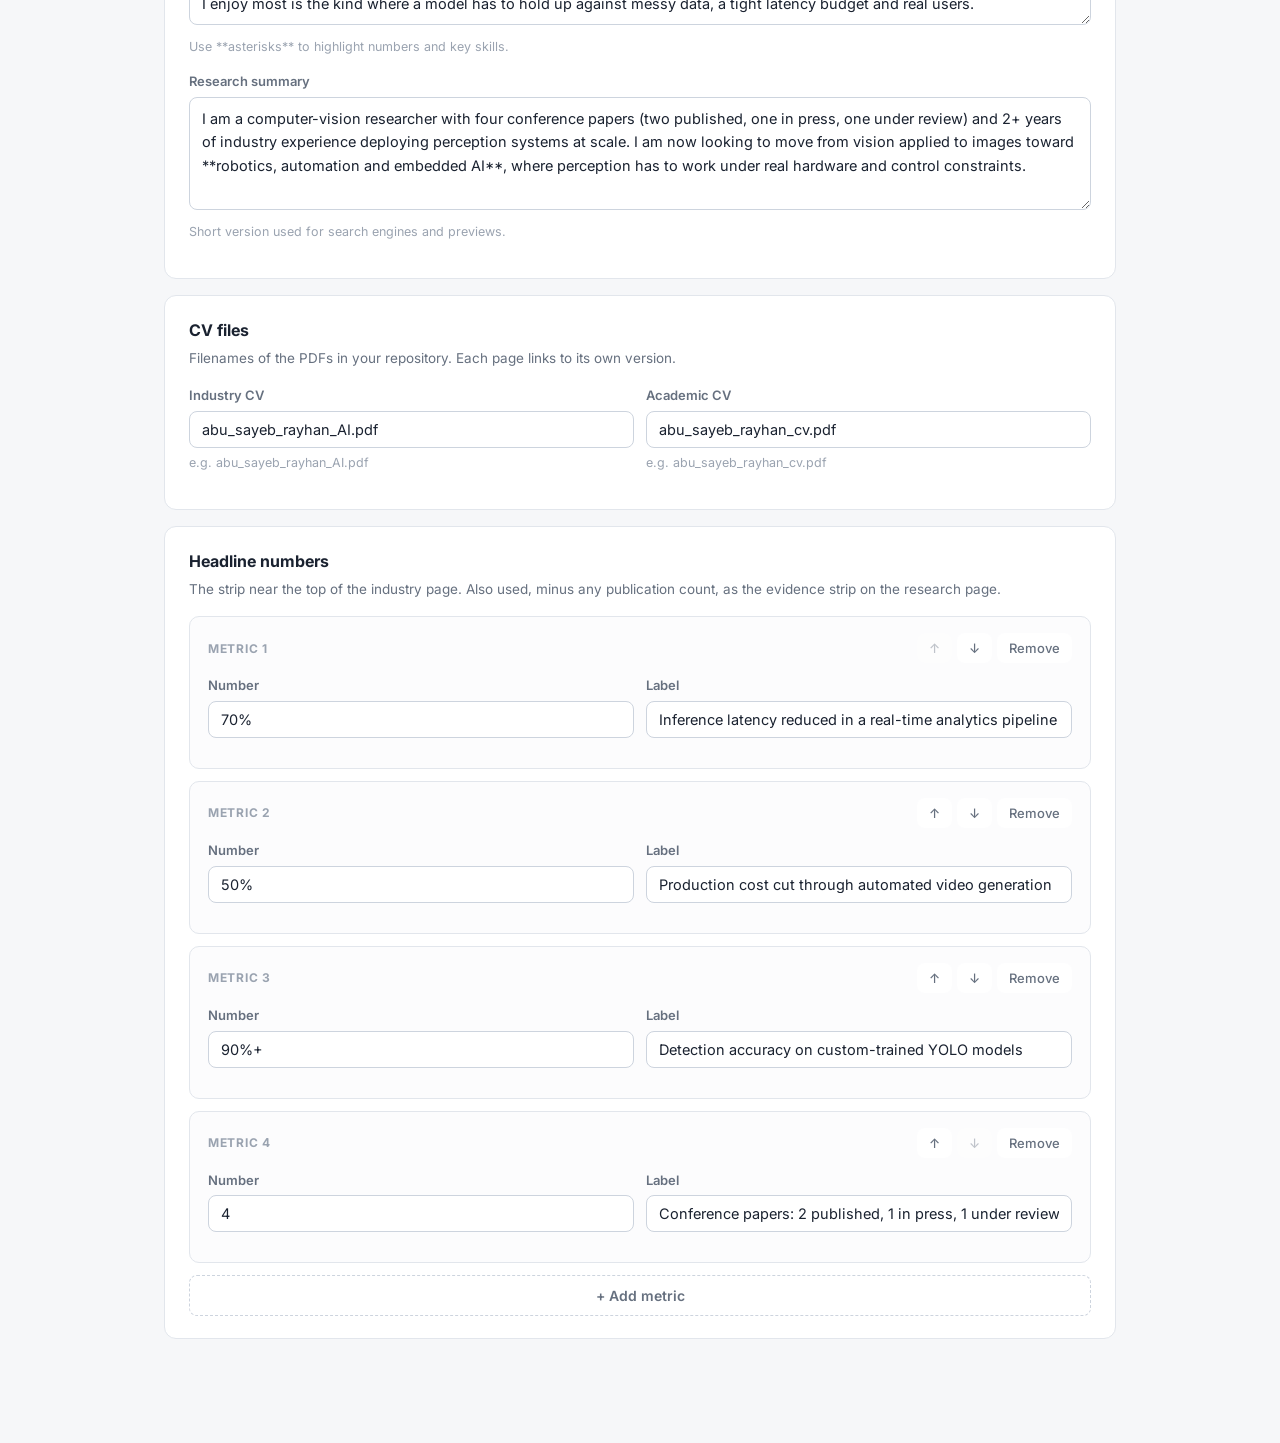
==== commit 5dab5d1f: "Complete the editor so every field in data.json is editable The editor covered ten sections; an audi" ====
--- a/edit/index.html
+++ b/edit/index.html
@@ -87,6 +87,7 @@
 
 .tip{font-size:12.5px;color:var(--faint);margin-top:5px}
 .tip.bad{color:var(--danger)}
+.tip.good{color:var(--ok)}
 .kwtip{background:#fff8e1;border:1px solid #f5e2a8;color:#7a5b00;padding:9px 12px;
   border-radius:8px;font-size:13px;margin-bottom:16px}
 .kwtip code{background:#f8edcb;padding:1px 5px;border-radius:3px}
@@ -259,15 +260,20 @@
   ['education','Education'],
   ['awards','Awards & talks'],
   ['skills','Skills','skills'],
-  ['refs','References','references']
+  ['refs','References','references'],
+  ['direction','Research direction','futureDirections'],
+  ['facts','Quick facts','quickFacts'],
+  ['advanced','Advanced']
 ];
 
 /* Every field the editor touches, with a safe default. Anything else
    in data.json is left untouched and written back out unchanged. */
 var DEFAULTS = {
   profile: {
-    name:'', location:'', availabilityIndustry:'', availabilityResearch:'',
-    roleIndustry:'', specialismIndustry:'', roleResearch:'',
+    name:'', shortName:'', location:'', availabilityIndustry:'', availabilityResearch:'',
+    roleIndustry:'', specialismIndustry:'', roleResearch:'', titleResearch:'',
+    roleResearchSub:'', researchInterestsLine:'',
+    focusAreas:[], researchFocusAreas:[],
     email:'', linkedin:'', github:'', scholar:'', orcid:'',
     photo:'photo.jpg', photoZoom:1, photoFocus:'50% 50%',
     summaryIndustry:'', summaryResearch:''
@@ -276,8 +282,10 @@
     degree:'', school:'', start:'', end:'', grade:'', coursework:'',
     thesisLabel:'', thesisTitle:'', thesisDesc:''
   },
+  cv: { academic:'', industry:'' },
   metrics:[], news:[], researchStatement:[], researchAreas:[], researchProfile:[], publications:[],
-  experience:[], projects:[], awards:[], talks:[], skills:[], references:[]
+  experience:[], projects:[], awards:[], talks:[], skills:[], references:[],
+  futureDirections:[], quickFacts:[]
 };
 
 var TPL = {
@@ -294,7 +302,9 @@
   awards:{year:'',title:'',detail:''},
   talks:{title:'',venue:'',year:'',type:'Conference presentation'},
   skills:{label:'',items:''},
-  references:{name:'',role:'',org:''}
+  references:{name:'',role:'',org:''},
+  futureDirections:{q:'',a:''},
+  quickFacts:{k:'',v:''}
 };
 
 var $ = function(id){ return document.getElementById(id); };
@@ -329,10 +339,15 @@
 
   d.profile.photoZoom = parseFloat(d.profile.photoZoom) || 1;
   if(typeof d.profile.photoFocus !== 'string') d.profile.photoFocus = '50% 50%';
+  ['focusAreas','researchFocusAreas'].forEach(function(k){
+    d.profile[k] = Array.isArray(d.profile[k]) ? d.profile[k]
+      : splitTags(d.profile[k] || '');
+  });
 
   d.researchStatement = d.researchStatement.map(function(p){ return typeof p === 'string' ? p : ''; });
 
-  ['metrics','news','researchAreas','researchProfile','publications','experience','projects','awards','talks','skills','references']
+  ['metrics','news','researchAreas','researchProfile','publications','experience','projects',
+   'awards','talks','skills','references','futureDirections','quickFacts']
     .forEach(function(k){
       d[k] = d[k].map(function(it){
         var base = clone(TPL[k]);
@@ -518,8 +533,25 @@
       textField('Job title (industry page)', P.roleIndustry, 'profile.roleIndustry') +
       textField('Specialism (industry page)', P.specialismIndustry, 'profile.specialismIndustry') +
     '</div>' +
-    areaField('Research interests (research page)', P.roleResearch, 'profile.roleResearch',
-      'Listed under your name on the research page. Separate topics with the · character.', 3) +
+    textField('Short name', P.shortName, 'profile.shortName',
+      'Used where the full name will not fit.') +
+    '<hr style="border:0;border-top:1px solid var(--line);margin:18px 0">' +
+    textField('Title line (research page)', P.titleResearch, 'profile.titleResearch',
+      'Sits directly under your name, e.g. AI Engineer · Researcher.') +
+    areaField('Positioning statement (research page)', P.roleResearch, 'profile.roleResearch',
+      'One sentence under the title line.', 2) +
+    areaField('Research interests line', P.researchInterestsLine, 'profile.researchInterestsLine',
+      'The subtitle of the Research interests section. Usually the sentence from your CV.', 3) +
+    areaField('Topic list (legacy)', P.roleResearchSub, 'profile.roleResearchSub',
+      'Kept from the old research page. Separate topics with the · character.', 2) +
+    '</div>' +
+
+    '<div class="panel"><h2>Focus chips</h2>' +
+    '<div class="hint">The small tags beside your name in each hero. Separate with commas. ' +
+      'Six to eight reads best - more than that wraps onto too many rows on a phone.</div>' +
+    textField('Industry page chips', (P.focusAreas || []).join(', '), 'profile.focusAreas', '', 'tags') +
+    textField('Research page chips', (P.researchFocusAreas || []).join(', '),
+      'profile.researchFocusAreas', '', 'tags') +
     '</div>' +
 
     '<div class="panel"><h2>Contact &amp; links</h2>' +
@@ -570,8 +602,18 @@
       'Short version used for search engines and previews.', 4) +
     '</div>' +
 
+    '<div class="panel"><h2>CV files</h2>' +
+    '<div class="hint">Filenames of the PDFs in your repository. Each page links to its own version.</div>' +
+    '<div class="row">' +
+      textField('Industry CV', (DATA.cv || {}).industry, 'cv.industry',
+        'e.g. abu_sayeb_rayhan_AI.pdf') +
+      textField('Academic CV', (DATA.cv || {}).academic, 'cv.academic',
+        'e.g. abu_sayeb_rayhan_cv.pdf') +
+    '</div></div>' +
+
     '<div class="panel"><h2>Headline numbers</h2>' +
-    '<div class="hint">The four boxes near the top of the industry page.</div>' +
+    '<div class="hint">The strip near the top of the industry page. Also used, minus any ' +
+      'publication count, as the evidence strip on the research page.</div>' +
     list('metrics', function(m, i, n){
       return '<div class="item">' + itemHead('Metric', i, 'metrics', n) + '<div class="row">' +
         textField('Number', m.value, 'metrics.' + i + '.value') +
@@ -639,6 +681,8 @@
           textField('Authors', p.authors, 'publications.' + i + '.authors') +
           textField('Year', p.year, 'publications.' + i + '.year') +
         '</div>' +
+        textField('Your author position', p.authorRole, 'publications.' + i + '.authorRole',
+          'e.g. First author. Shown beside the author list - leave blank to hide.') +
         areaField('Venue', p.venue, 'publications.' + i + '.venue', '', 2) +
         '<div class="row">' +
           textField('Link (DOI or Xplore URL)', p.link, 'publications.' + i + '.link', 'Leave blank until published.') +
@@ -766,6 +810,12 @@
           textField('Title', a.title, 'awards.' + i + '.title') +
         '</div>' +
         textField('Detail', a.detail, 'awards.' + i + '.detail') +
+        '<div class="field"><label><span class="lab">Show on</span>' +
+          '<select data-path="awards.' + i + '.pages" data-kind="text">' +
+            opt('both', 'Both portfolios', a.pages || 'both') +
+            opt('industry', 'Industry portfolio only', a.pages || 'both') +
+            opt('research', 'Research portfolio only', a.pages || 'both') +
+          '</select></label></div>' +
       '</div>';
     }, 'No awards yet.') +
     addBtn('awards', 'Add award') + '</div>' +
@@ -792,6 +842,14 @@
       return '<div class="item">' + itemHead('Group', i, 'skills', n) +
         textField('Group name', s.label, 'skills.' + i + '.label') +
         areaField('Skills', s.items, 'skills.' + i + '.items', '', 2) +
+        '<div class="field"><label><span class="lab">Where it appears</span>' +
+          '<select data-path="skills.' + i + '.research" data-kind="bool">' +
+            opt('true', 'Both pages - counts as a research method',
+              String(s.research !== false)) +
+            opt('false', 'Industry page, and the research page\u2019s engineering evidence',
+              String(s.research !== false)) +
+          '</select></label>' +
+          '<div class="tip">Deployment and storage tooling belongs in the second group.</div></div>' +
       '</div>';
     }, 'No skill groups yet.') +
     addBtn('skills', 'Add group') + '</div>';
@@ -810,9 +868,111 @@
     addBtn('references', 'Add referee') + '</div>';
 }
 
+function panelDirection(){
+  return '<div class="panel"><h2>Research direction</h2>' +
+    '<div class="hint">The open questions on the research page. A supervisor reads these to see ' +
+      'whether you have a direction of your own. Each one should extend work you have already done.</div>' +
+    list('futureDirections', function(f, i, n){
+      return '<div class="item">' + itemHead('Question', i, 'futureDirections', n) +
+        areaField('Question', f.q, 'futureDirections.' + i + '.q',
+          'Phrase it as a question you want to answer.', 2) +
+        areaField('Answer', f.a, 'futureDirections.' + i + '.a',
+          'What you would do about it, and what you have already built that points at it.', 5) +
+      '</div>';
+    }, 'No questions yet.') +
+    addBtn('futureDirections', 'Add question') + '</div>';
+}
+
+function panelFacts(){
+  return '<div class="panel"><h2>Quick facts</h2>' +
+    '<div class="hint">The strip directly under the research hero. Short and checkable - ' +
+      'this is the first thing an admissions committee reads.</div>' +
+    list('quickFacts', function(f, i, n){
+      return '<div class="item">' + itemHead('Fact', i, 'quickFacts', n) +
+        textField('Headline', f.k, 'quickFacts.' + i + '.k', 'e.g. 4, or Best Presenter') +
+        areaField('Detail', f.v, 'quickFacts.' + i + '.v', '', 2) +
+      '</div>';
+    }, 'No quick facts yet.') +
+    addBtn('quickFacts', 'Add fact') + '</div>';
+}
+
+/* The escape hatch. Every other tab is a guided view of some part of
+   data.json; this one is the file itself, so anything the forms do not cover -
+   a brand new section, a field added later, a bulk edit - can still be done
+   here without touching the repository by hand. */
+function panelAdvanced(){
+  return '<div class="panel"><h2>Edit the file directly</h2>' +
+    '<div class="hint">This is the whole of <code>data.json</code>. Change anything, including ' +
+      'fields and sections the tabs above do not show. Nothing is applied until you click ' +
+      '<b>Check &amp; apply</b>, and a broken file is rejected rather than saved.</div>' +
+    '<div class="field"><label><span class="lab">data.json</span>' +
+      '<textarea id="rawJson" rows="26" spellcheck="false" ' +
+      'style="font-family:ui-monospace,SFMono-Regular,Menlo,monospace;font-size:13px;' +
+      'line-height:1.55;white-space:pre;overflow-wrap:normal;overflow-x:auto">' +
+      esc(json()) + '</textarea></label></div>' +
+    '<div id="rawMsg" class="tip" style="margin-bottom:10px"></div>' +
+    '<div style="display:flex;gap:9px;flex-wrap:wrap">' +
+      '<button class="primary" data-raw="apply">Check &amp; apply</button>' +
+      '<button data-raw="revert">Discard my edits</button>' +
+      '<button data-raw="format">Tidy formatting</button>' +
+    '</div></div>' +
+
+    '<div class="panel"><h2>Starting over</h2>' +
+    '<div class="hint">Both of these replace everything at once. <b>Reload</b> and ' +
+      '<b>Open a file…</b> at the top of the page do the same thing, and both ask first ' +
+      'if you have unsaved changes.</div></div>';
+}
+
 var PANELS = { profile:panelProfile, news:panelNews, research:panelResearch,
   publications:panelPubs, experience:panelExp, projects:panelProjects,
-  education:panelEdu, awards:panelAwards, skills:panelSkills, refs:panelRefs };
+  education:panelEdu, awards:panelAwards, skills:panelSkills, refs:panelRefs,
+  direction:panelDirection, facts:panelFacts, advanced:panelAdvanced };
+
+/* ---------- raw JSON tab ---------- */
+function rawMsg(text, kind){
+  var el = $('rawMsg');
+  if(!el) return;
+  el.textContent = text;
+  el.className = 'tip' + (kind ? ' ' + kind : '');
+}
+function rawApply(){
+  var ta = $('rawJson');
+  if(!ta) return;
+  var parsed;
+  try {
+    parsed = JSON.parse(ta.value);
+  } catch(err){
+    rawMsg('That is not valid JSON, so nothing was changed: ' + err.message, 'bad');
+    return;
+  }
+  if(!isObj(parsed)){
+    rawMsg('The file has to be a JSON object - the outermost characters should be { and }.', 'bad');
+    return;
+  }
+  var before = json();
+  DATA = normalize(parsed);
+  if(json() === before){
+    rawMsg('Applied. Nothing actually changed.');
+  } else {
+    rawMsg('Applied. Check the other tabs, then publish when you are happy.', 'good');
+  }
+  mark(); draw();
+}
+function rawRevert(){
+  var ta = $('rawJson');
+  if(ta) ta.value = json();
+  rawMsg('Back to the current content.');
+}
+function rawFormat(){
+  var ta = $('rawJson');
+  if(!ta) return;
+  try {
+    ta.value = JSON.stringify(JSON.parse(ta.value), null, 2);
+    rawMsg('Formatted. Nothing else was changed.');
+  } catch(err){
+    rawMsg('Cannot tidy a file that is not valid JSON yet: ' + err.message, 'bad');
+  }
+}
 
 /* ---------- photo ---------- */
 function focusPart(focus, idx){
@@ -874,6 +1034,7 @@
   }).join('');
   panelsEl.innerHTML = PANELS[TAB]();
   if(TAB === 'profile') refreshPhoto(true);
+  if(TAB === 'advanced') rawMsg('');
   window.scrollTo(0, keepScroll === false ? 0 : y);
 
   if(FOCUS_NEW){
@@ -1101,6 +1262,14 @@
     '</div></div>';
 }
 panelsEl.addEventListener('click', function(e){
+  var btn = e.target.closest('button[data-raw]');
+  if(!btn) return;
+  var act = btn.dataset.raw;
+  if(act === 'apply') rawApply();
+  else if(act === 'revert') rawRevert();
+  else if(act === 'format') rawFormat();
+});
+panelsEl.addEventListener('click', function(e){
   var btn = e.target.closest('button[data-boot]');
   if(!btn) return;
   var what = btn.dataset.boot;
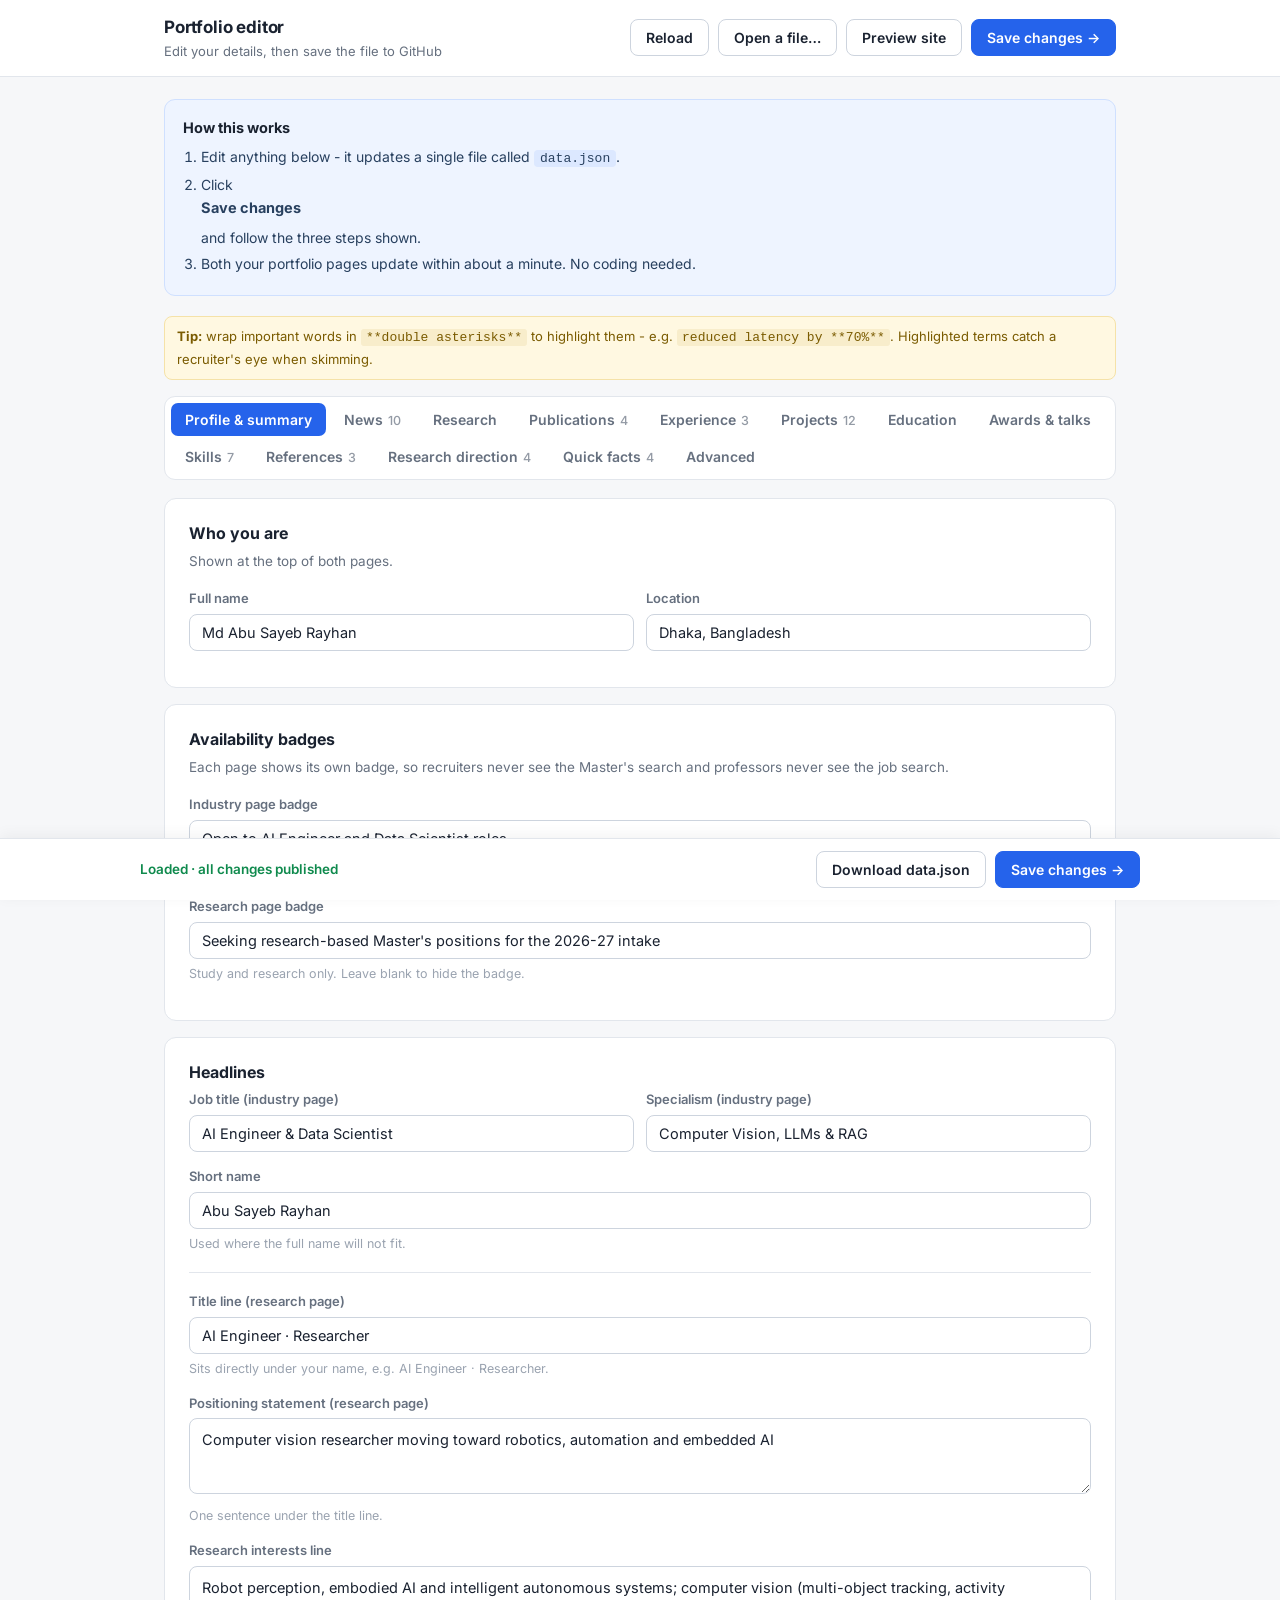
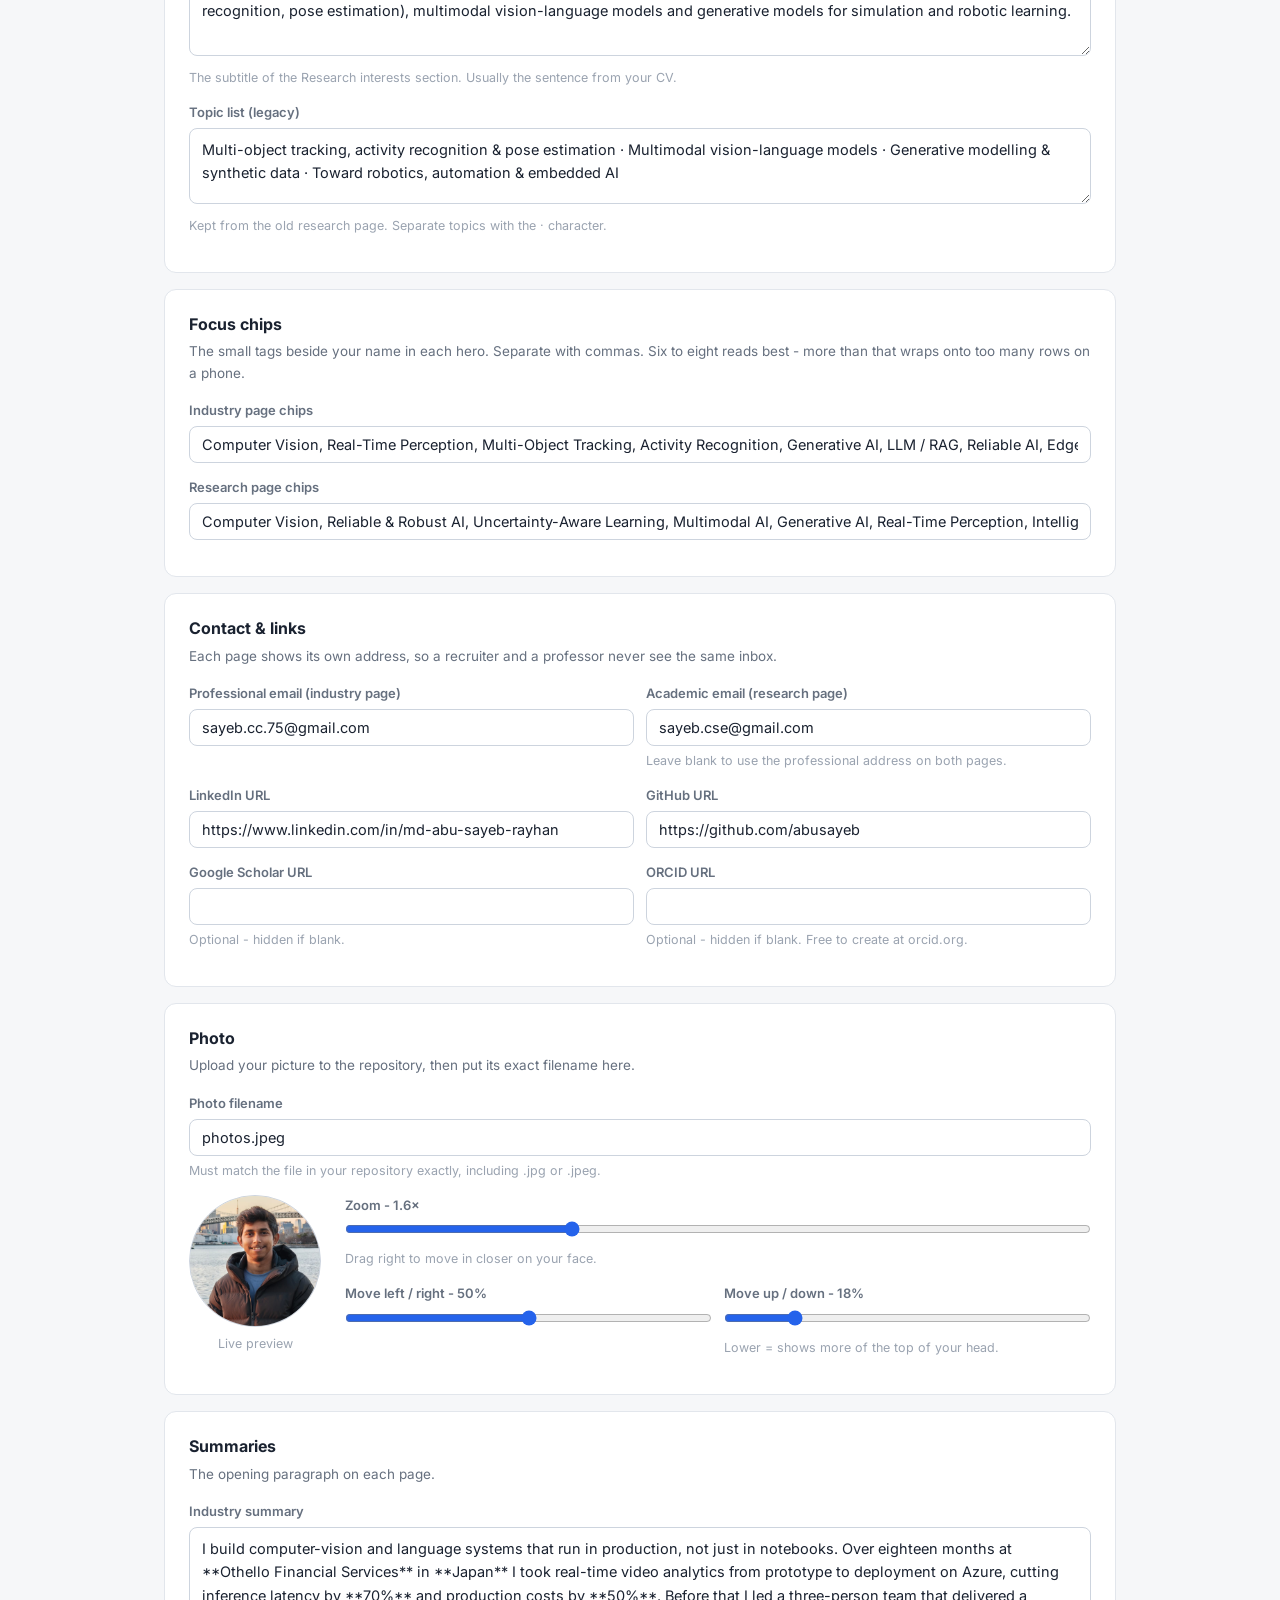
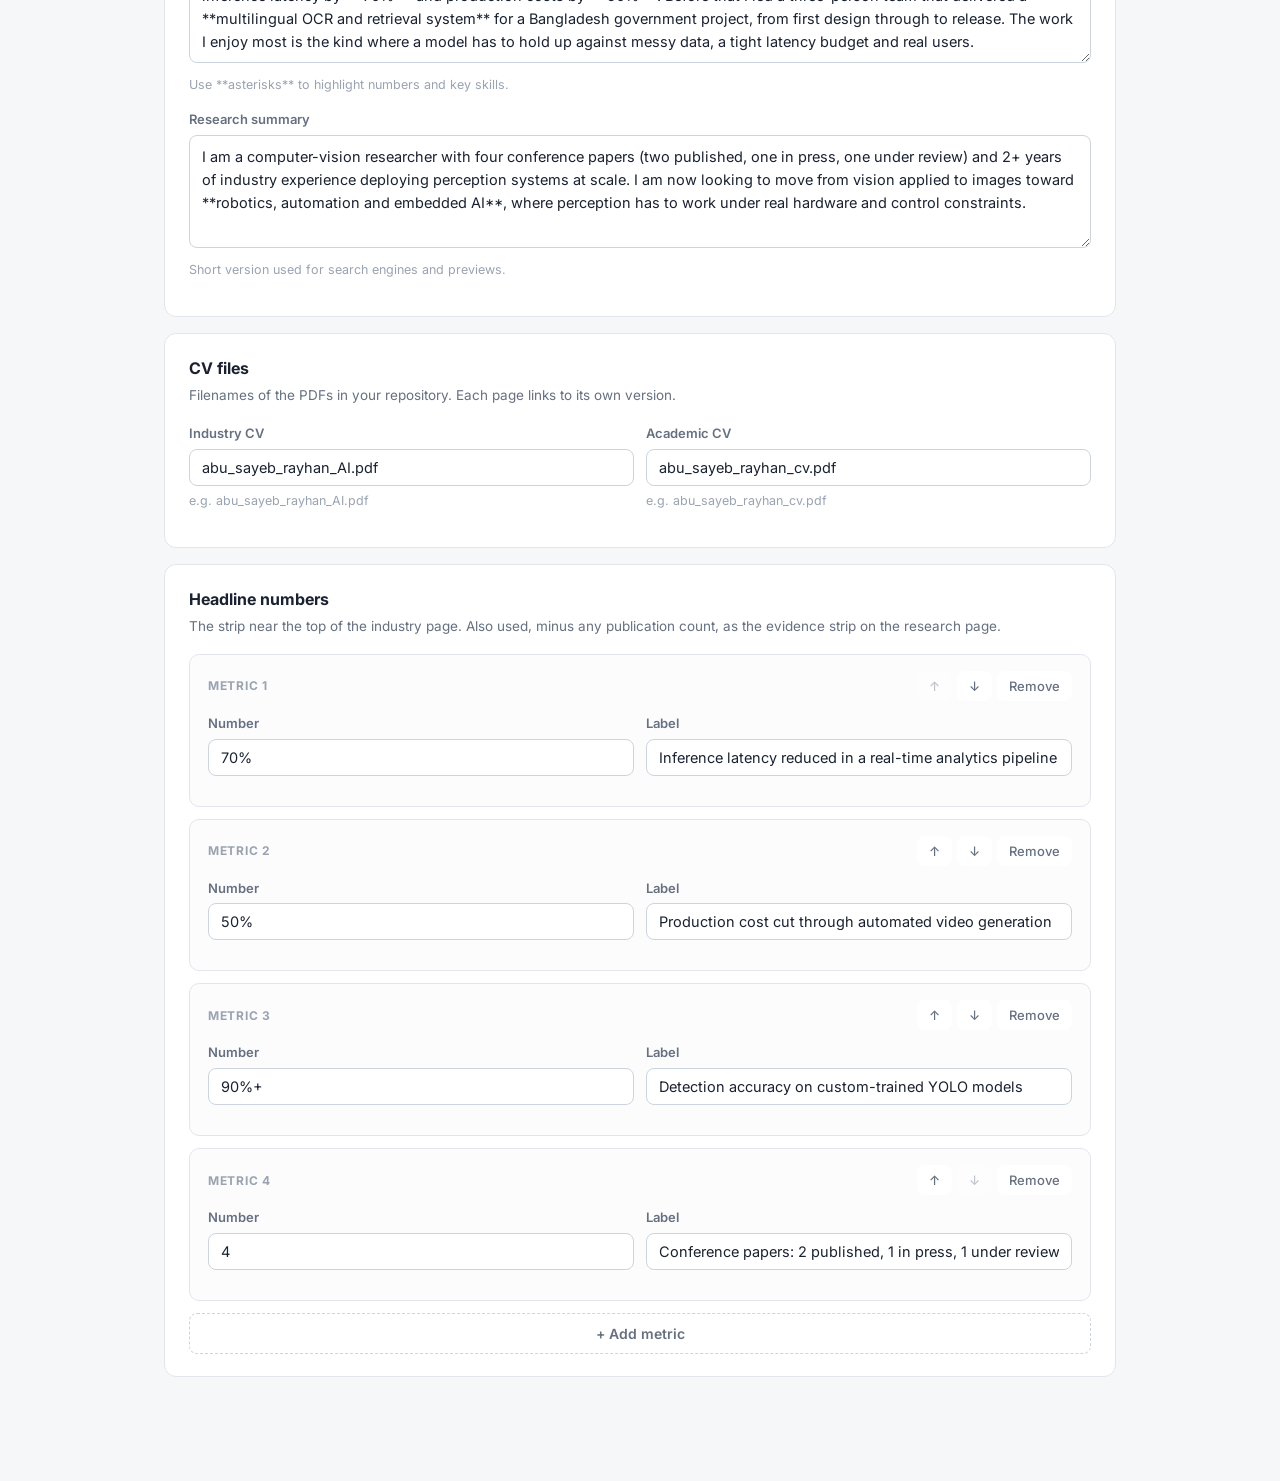
==== commit 7e14a9db: "Split the two email addresses; draft the research case studies Email - profile.emailAcademic holds s" ====
--- a/edit/index.html
+++ b/edit/index.html
@@ -274,7 +274,7 @@
     roleIndustry:'', specialismIndustry:'', roleResearch:'', titleResearch:'',
     roleResearchSub:'', researchInterestsLine:'',
     focusAreas:[], researchFocusAreas:[],
-    email:'', linkedin:'', github:'', scholar:'', orcid:'',
+    email:'', emailAcademic:'', linkedin:'', github:'', scholar:'', orcid:'',
     photo:'photo.jpg', photoZoom:1, photoFocus:'50% 50%',
     summaryIndustry:'', summaryResearch:''
   },
@@ -482,10 +482,16 @@
     mark(); draw();
   });
 }
+/* Lists the pages render newest-first, so a new entry belongs at the top
+   rather than at the bottom where it would have to be dragged up. */
+var PREPEND = { news:true };
+
 function addItem(arrName){
   if(!Array.isArray(DATA[arrName])) DATA[arrName] = [];
-  DATA[arrName].push(clone(TPL[arrName]));
-  FOCUS_NEW = arrName + '.' + (DATA[arrName].length - 1);
+  var item = clone(TPL[arrName]), at;
+  if(PREPEND[arrName]){ DATA[arrName].unshift(item); at = 0; }
+  else { DATA[arrName].push(item); at = DATA[arrName].length - 1; }
+  FOCUS_NEW = arrName + '.' + at;
   mark(); draw();
 }
 
@@ -555,15 +561,20 @@
     '</div>' +
 
     '<div class="panel"><h2>Contact &amp; links</h2>' +
+    '<div class="hint">Each page shows its own address, so a recruiter and a professor ' +
+      'never see the same inbox.</div>' +
     '<div class="row">' +
-      textField('Email', P.email, 'profile.email') +
+      textField('Professional email (industry page)', P.email, 'profile.email') +
+      textField('Academic email (research page)', P.emailAcademic, 'profile.emailAcademic',
+        'Leave blank to use the professional address on both pages.') +
+    '</div>' +
+    '<div class="row">' +
       textField('LinkedIn URL', P.linkedin, 'profile.linkedin') +
+      textField('GitHub URL', P.github, 'profile.github') +
     '</div><div class="row">' +
-      textField('GitHub URL', P.github, 'profile.github') +
       textField('Google Scholar URL', P.scholar, 'profile.scholar', 'Optional - hidden if blank.') +
-    '</div>' +
       textField('ORCID URL', P.orcid, 'profile.orcid', 'Optional - hidden if blank. Free to create at orcid.org.') +
-    '</div>' +
+    '</div></div>' +
 
     '<div class="panel"><h2>Photo</h2>' +
     '<div class="hint">Upload your picture to the repository, then put its exact filename here.</div>' +
@@ -625,14 +636,15 @@
 
 function panelNews(){
   return '<div class="panel"><h2>News</h2>' +
-    '<div class="hint">Dated updates on the research page. Keeping this current is the single easiest way to look active to a professor.</div>' +
+    '<div class="hint">Dated updates, newest first. Keeping this current is the single easiest ' +
+      'way to look active to a professor. New entries are added at the top.</div>' +
+    addBtn('news', 'Add update') +
     list('news', function(nw, i, n){
       return '<div class="item">' + itemHead('Update', i, 'news', n) +
         textField('Date', nw.date, 'news.' + i + '.date', 'e.g. Jul 2026') +
         areaField('Text', nw.text, 'news.' + i + '.text', '', 2) +
       '</div>';
-    }, 'No updates yet. Newest first reads best.') +
-    addBtn('news', 'Add update') + '</div>';
+    }, 'No updates yet. Newest first reads best.') + '</div>';
 }
 
 function panelResearch(){
@@ -1124,6 +1136,8 @@
     if(P[k] && !/^https?:\/\//i.test(P[k])) out.push(k + ' link should start with https://');
   });
   if(!String(P.photo || '').trim()) out.push('Photo filename is empty — the page will show a broken image.');
+  if(!String(P.emailAcademic || '').trim())
+    out.push('Academic email is empty — the research page will fall back to your professional address.');
 
   var keys = {};
   (DATA.publications || []).forEach(function(p, i){
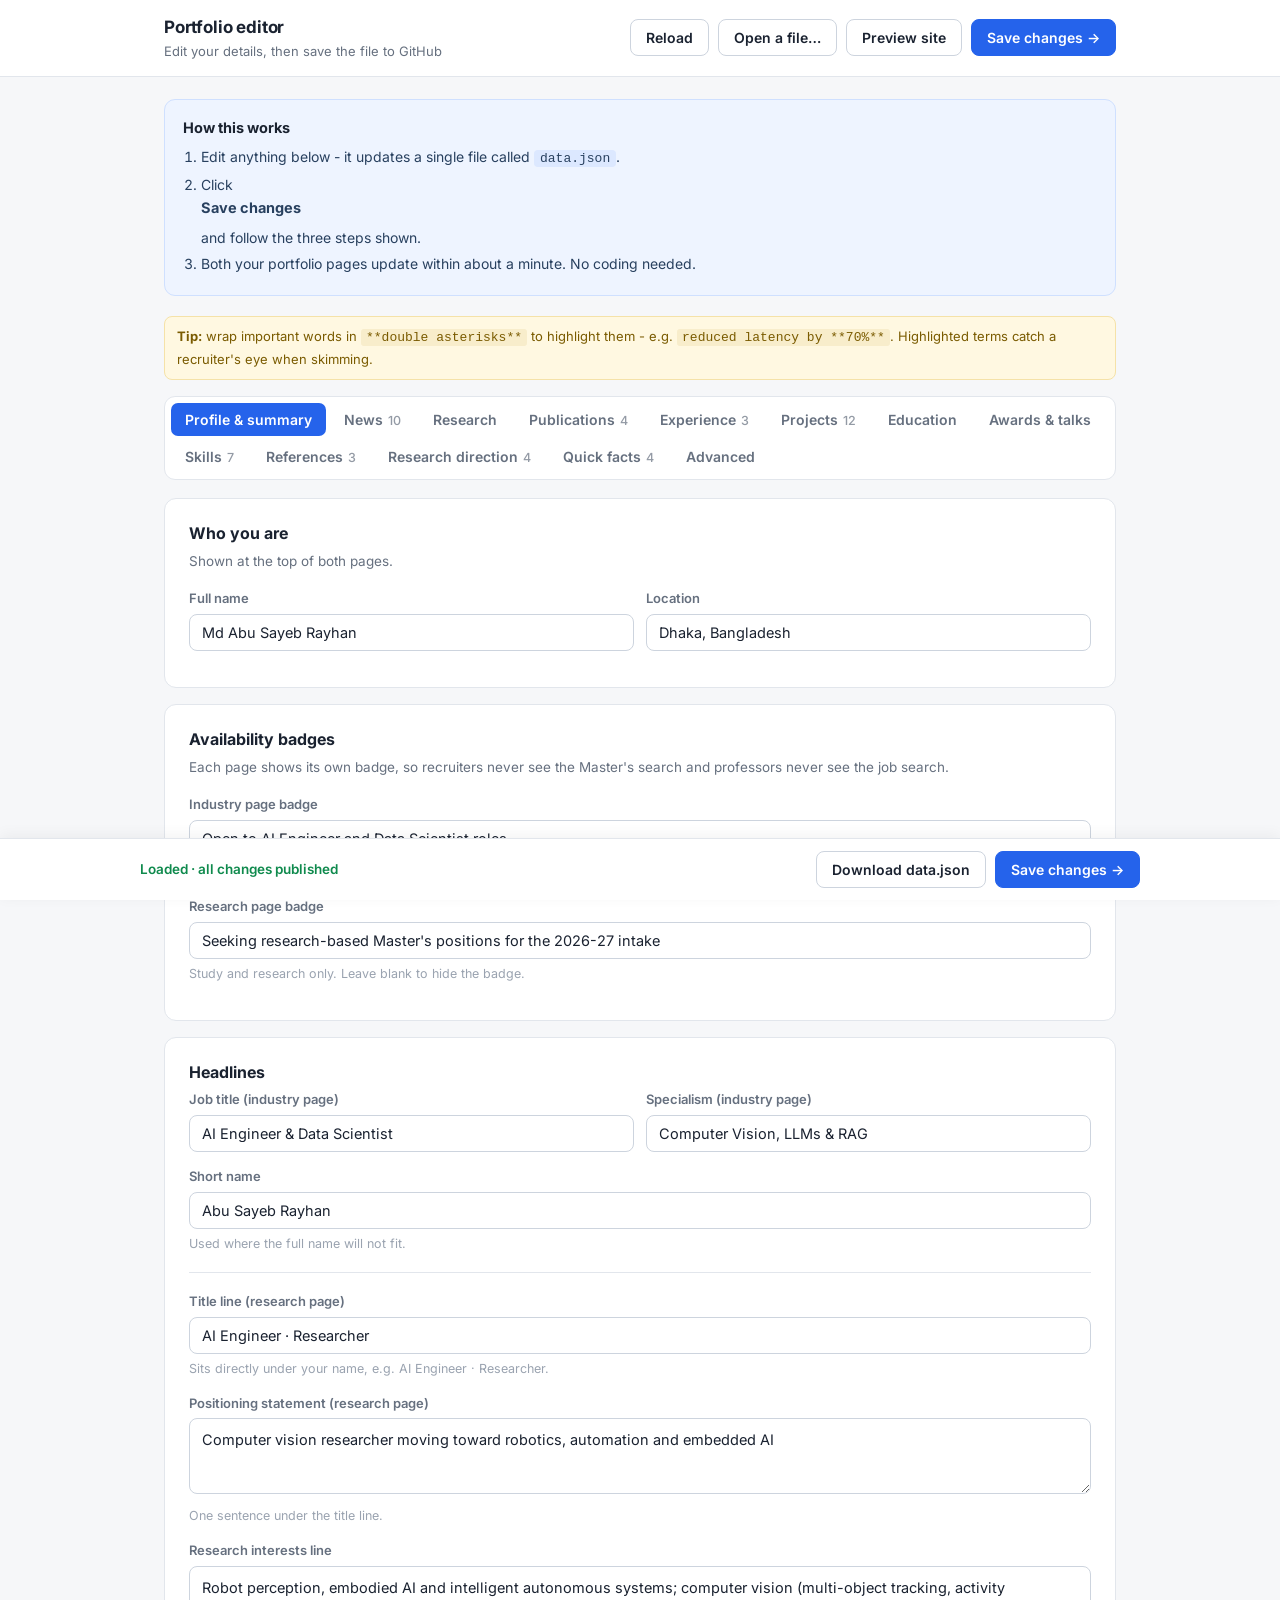
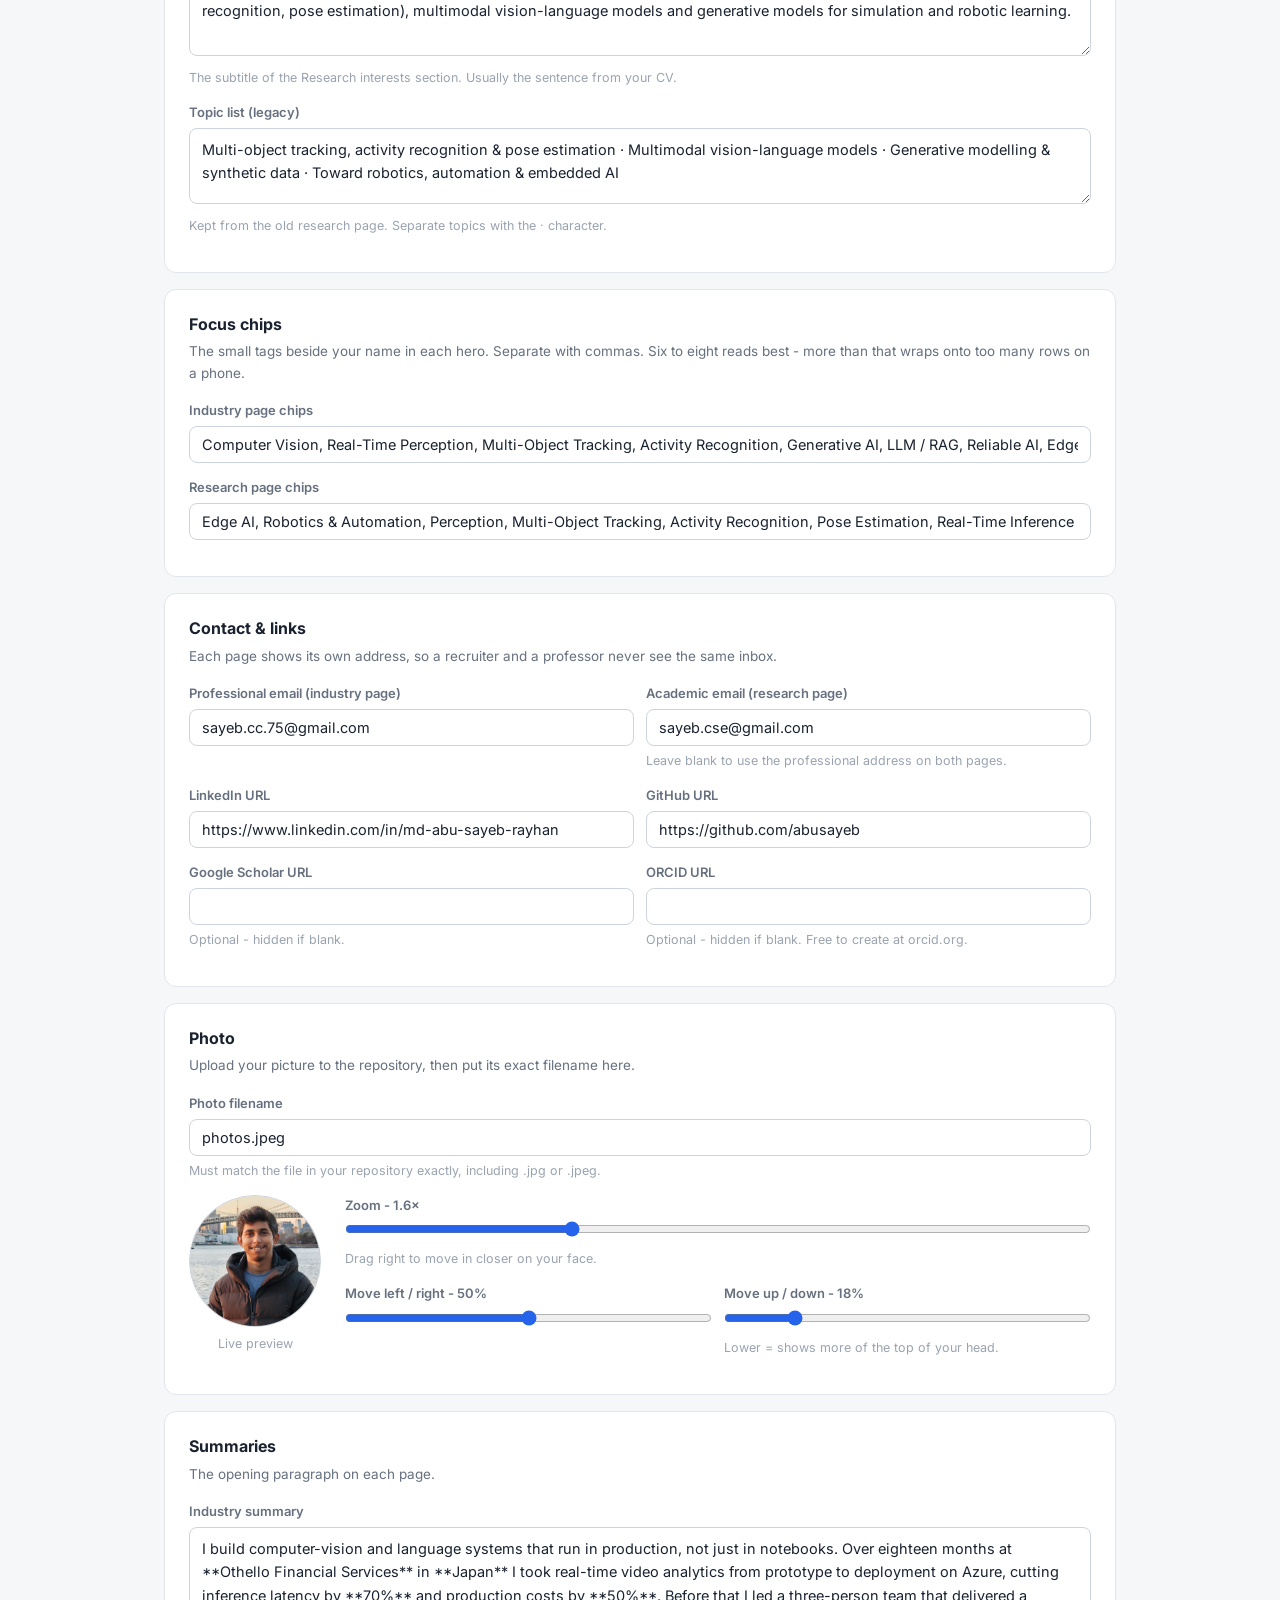
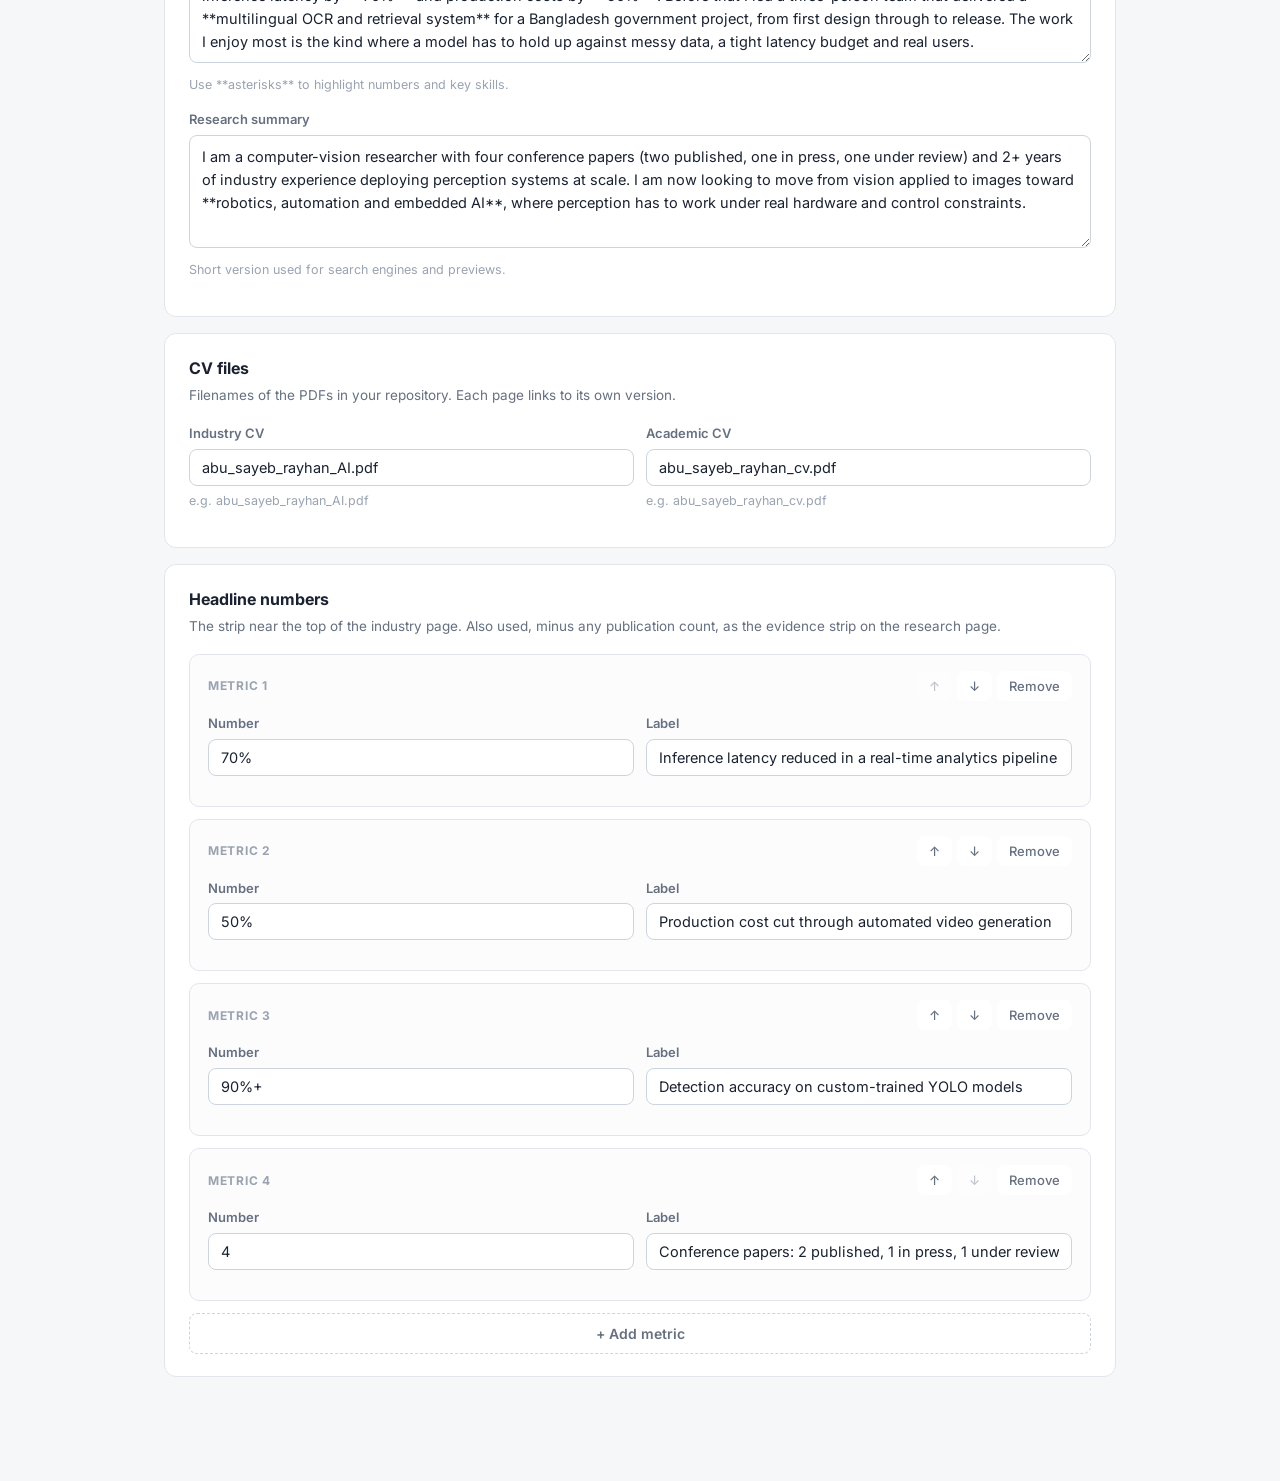
==== commit 45efd57f: "Reset the research interests; give the layout real margins Research interests, as specified: Edge AI" ====
--- a/edit/index.html
+++ b/edit/index.html
@@ -292,7 +292,7 @@
   metrics:{value:'',label:''},
   news:{date:'',text:''},
   researchStatement:'',
-  researchAreas:{title:'',desc:''},
+  researchAreas:{title:'',desc:'',next:false},
   researchProfile:{stage:'',title:'',body:''},
   publications:{title:'',authors:'M. A. S. Rayhan et al.',venue:'',year:'',tags:[],status:'',link:'',code:'',note:'',contribution:'',bibkey:''},
   experience:{role:'',org:'',team:'',location:'',start:'',end:'',kind:'industry',note:'',bullets:[]},
@@ -677,7 +677,12 @@
     list('researchAreas', function(a, i, n){
       return '<div class="item">' + itemHead('Area', i, 'researchAreas', n) +
         textField('Title', a.title, 'researchAreas.' + i + '.title') +
-        areaField('Description', a.desc, 'researchAreas.' + i + '.desc', '', 2) +
+        areaField('Description', a.desc, 'researchAreas.' + i + '.desc', '', 3) +
+        '<div class="field"><label><span class="lab">Emphasis</span>' +
+          '<select data-path="researchAreas.' + i + '.next" data-kind="bool">' +
+            opt('false', 'Normal card', String(!!a.next)) +
+            opt('true', 'Mark as \u201Cwhere I want to go next\u201D', String(!!a.next)) +
+          '</select></label></div>' +
       '</div>';
     }, 'No areas yet.') +
     addBtn('researchAreas', 'Add area') + '</div>';
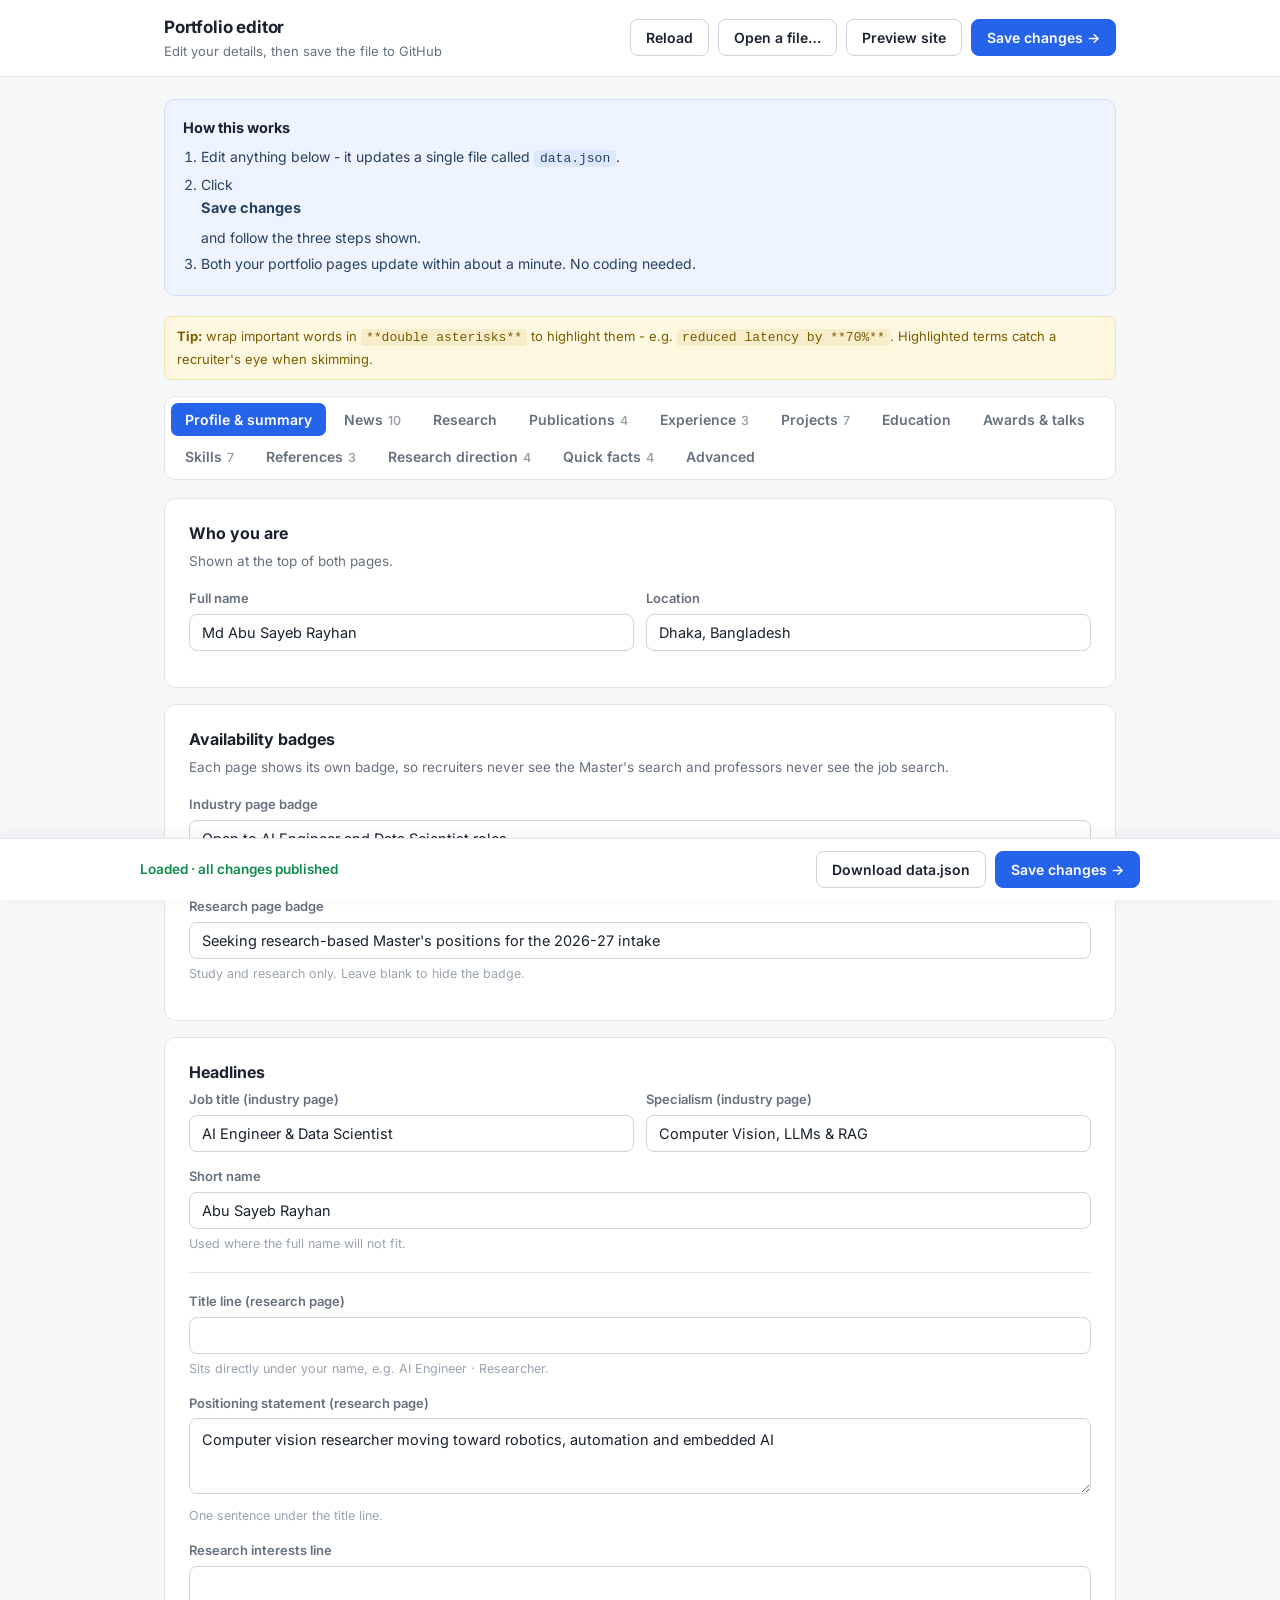
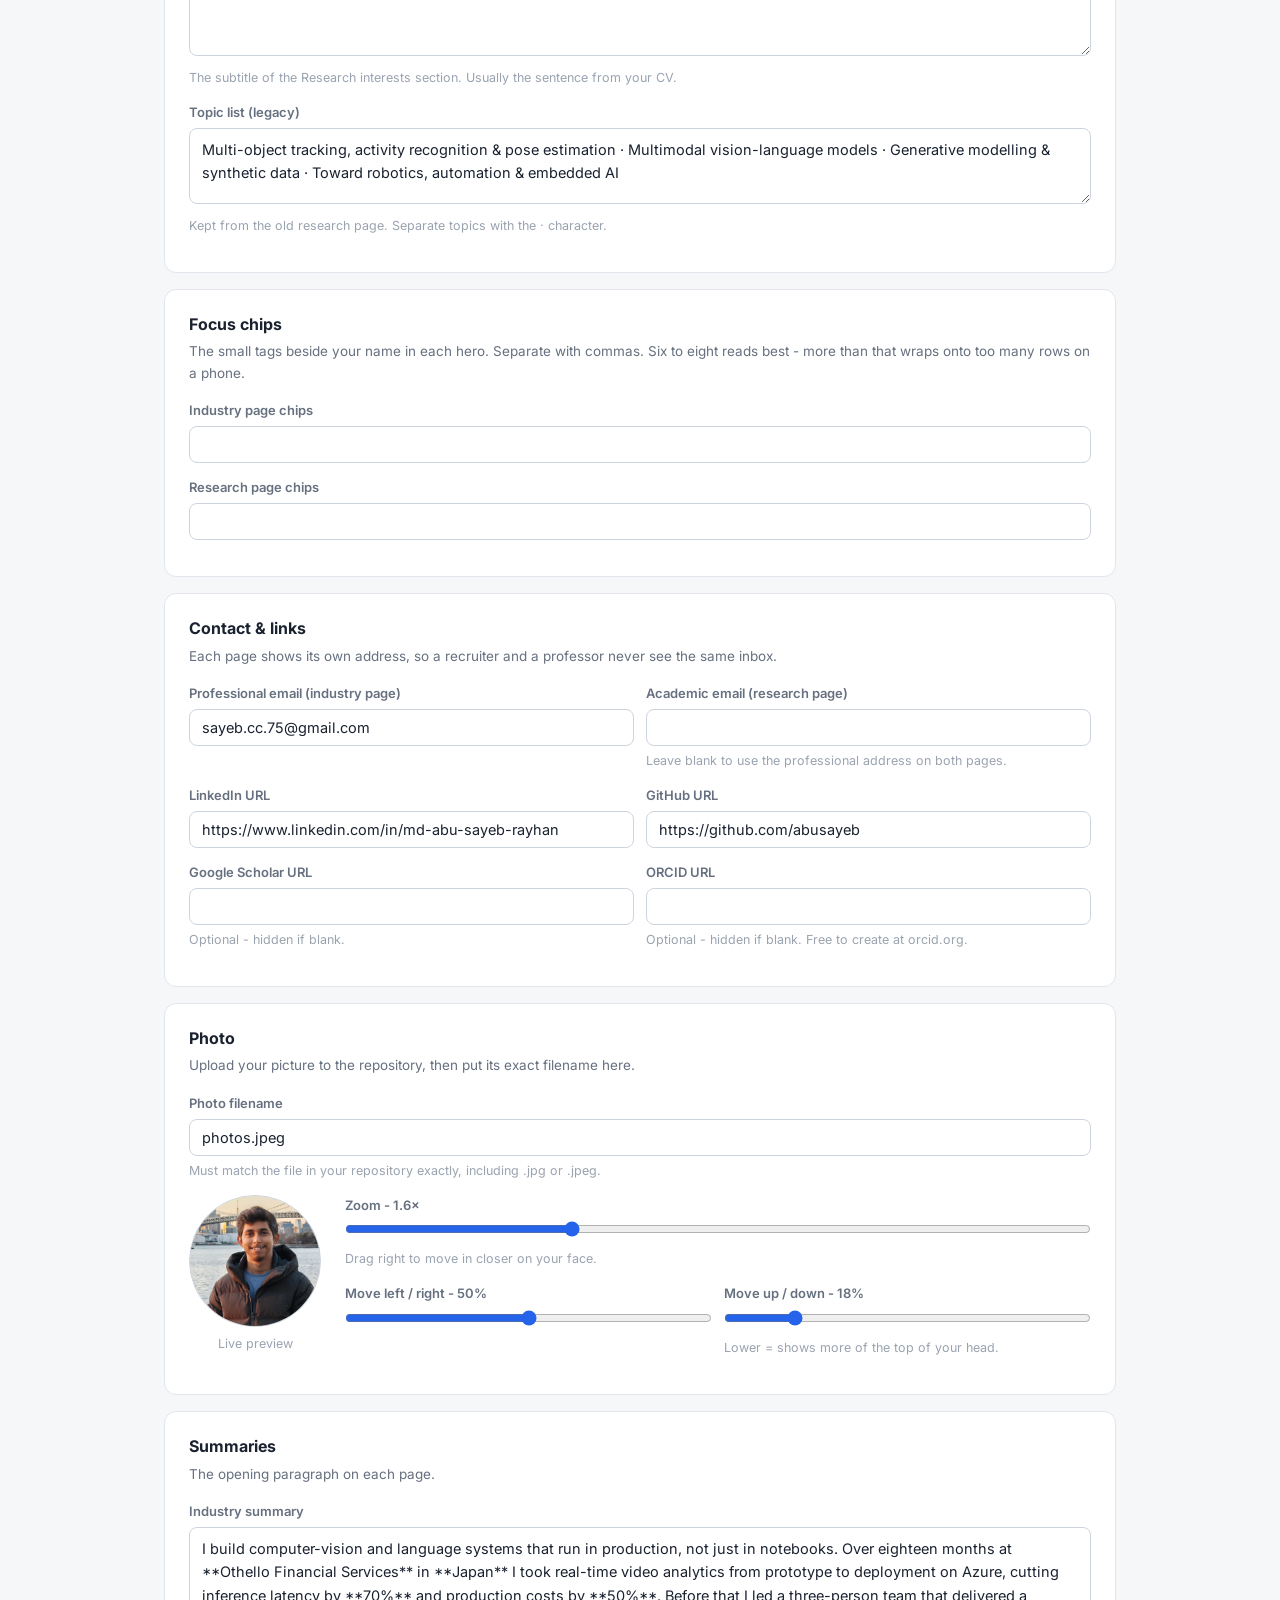
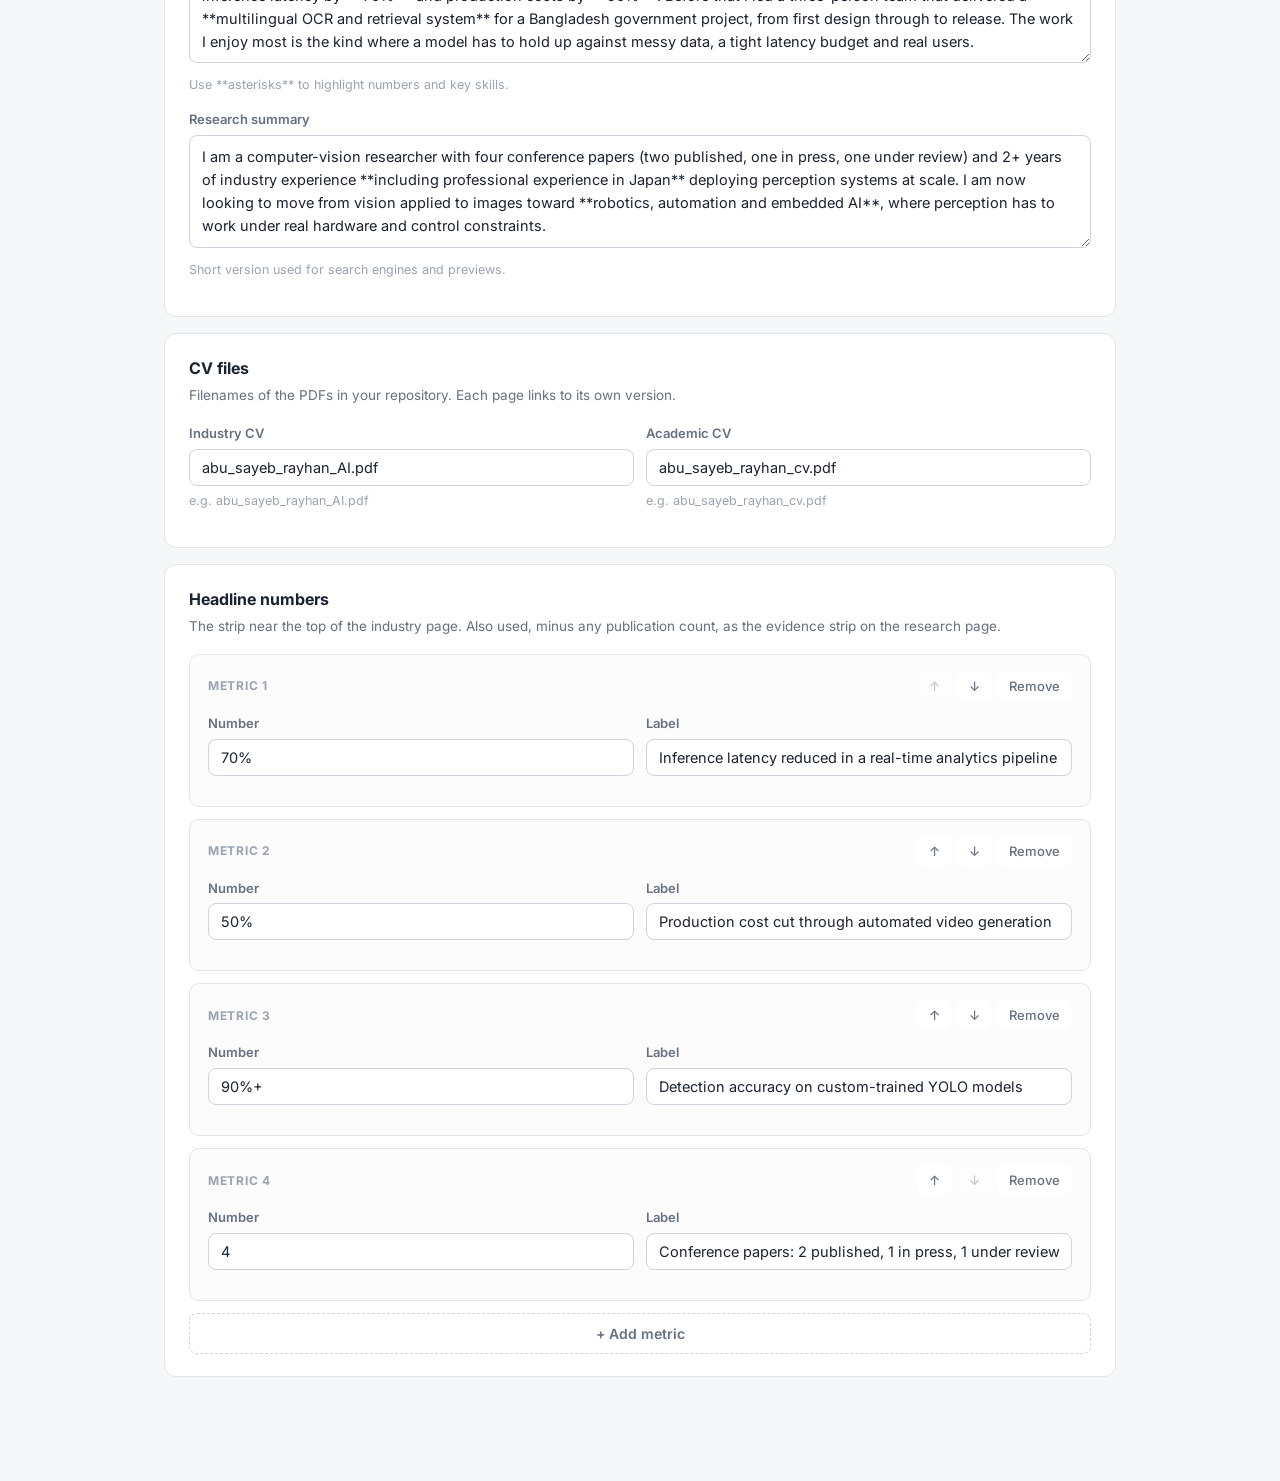
==== commit 3d6b8b99: "Restore data.json after a stale-tab overwrite; guard against a repeat Merge of 736d1d8 "Update data." ====
--- a/edit/index.html
+++ b/edit/index.html
@@ -303,7 +303,7 @@
   talks:{title:'',venue:'',year:'',type:'Conference presentation'},
   skills:{label:'',items:''},
   references:{name:'',role:'',org:''},
-  futureDirections:{q:'',a:''},
+  futureDirections:{area:'',q:'',a:''},
   quickFacts:{k:'',v:''}
 };
 
@@ -888,9 +888,12 @@
 function panelDirection(){
   return '<div class="panel"><h2>Research direction</h2>' +
     '<div class="hint">The open questions on the research page. A supervisor reads these to see ' +
-      'whether you have a direction of your own. Each one should extend work you have already done.</div>' +
+      'whether you have a direction of your own. Keep one per research interest, in the same ' +
+      'order, and make each extend work you have already done.</div>' +
     list('futureDirections', function(f, i, n){
       return '<div class="item">' + itemHead('Question', i, 'futureDirections', n) +
+        textField('Research interest', f.area, 'futureDirections.' + i + '.area',
+          'Shown above the question. Use the same wording as the matching research interest.') +
         areaField('Question', f.q, 'futureDirections.' + i + '.q',
           'Phrase it as a question you want to answer.', 2) +
         areaField('Answer', f.a, 'futureDirections.' + i + '.a',
@@ -1185,6 +1188,50 @@
   $('jsonOut').textContent = json();
   modalEl.classList.add('open');
   $('copyBtn').focus();
+  checkStale(box);
+}
+
+/* Count entries that exist in the published file but not in what is about to
+   replace it. Deletions are what make a stale tab dangerous; additions are
+   just edits. */
+function countLosses(live, local){
+  var lost = [], keys = ['news','metrics','researchStatement','researchAreas','researchProfile',
+    'publications','experience','projects','awards','talks','skills','references',
+    'futureDirections','quickFacts'];
+  keys.forEach(function(k){
+    var a = Array.isArray(live[k]) ? live[k].length : 0;
+    var b = Array.isArray(local[k]) ? local[k].length : 0;
+    if(a > b) lost.push((a - b) + ' from ' + k);
+  });
+  return lost;
+}
+
+function checkStale(box){
+  fetch('../data.json?t=' + Date.now(), {cache:'no-store'})
+    .then(function(r){ return r.ok ? r.json() : null; })
+    .then(function(live){
+      if(!live || !DATA) return;
+      var liveStr = JSON.stringify(normalize(live), null, 2);
+      if(liveStr === PUBLISHED) return;              // nothing changed since load
+
+      var lost = countLosses(live, DATA);
+      box.className = 'checks';
+      box.innerHTML =
+        '<b>The published file has changed since you opened this page.</b>' +
+        '<div class="tip" style="margin-top:6px">Someone — or another tab — has saved ' +
+        'since. Publishing now replaces their version with yours.' +
+        (lost.length
+          ? ' Yours is missing <b>' + esc(lost.join(', ')) + '</b>.'
+          : '') +
+        ' Reload before saving if you did not mean to.</div>' +
+        '<button class="sm" id="btnStaleReload" style="margin-top:9px">Reload the published version</button>';
+      var b = $('btnStaleReload');
+      if(b) b.addEventListener('click', function(){
+        if(isDirty() && !confirm('Discard your unsaved changes and reload the published version?')) return;
+        closeSave(); load();
+      });
+    })
+    .catch(function(){ /* offline: the normal checks still apply */ });
 }
 function closeSave(){ modalEl.classList.remove('open'); }
 
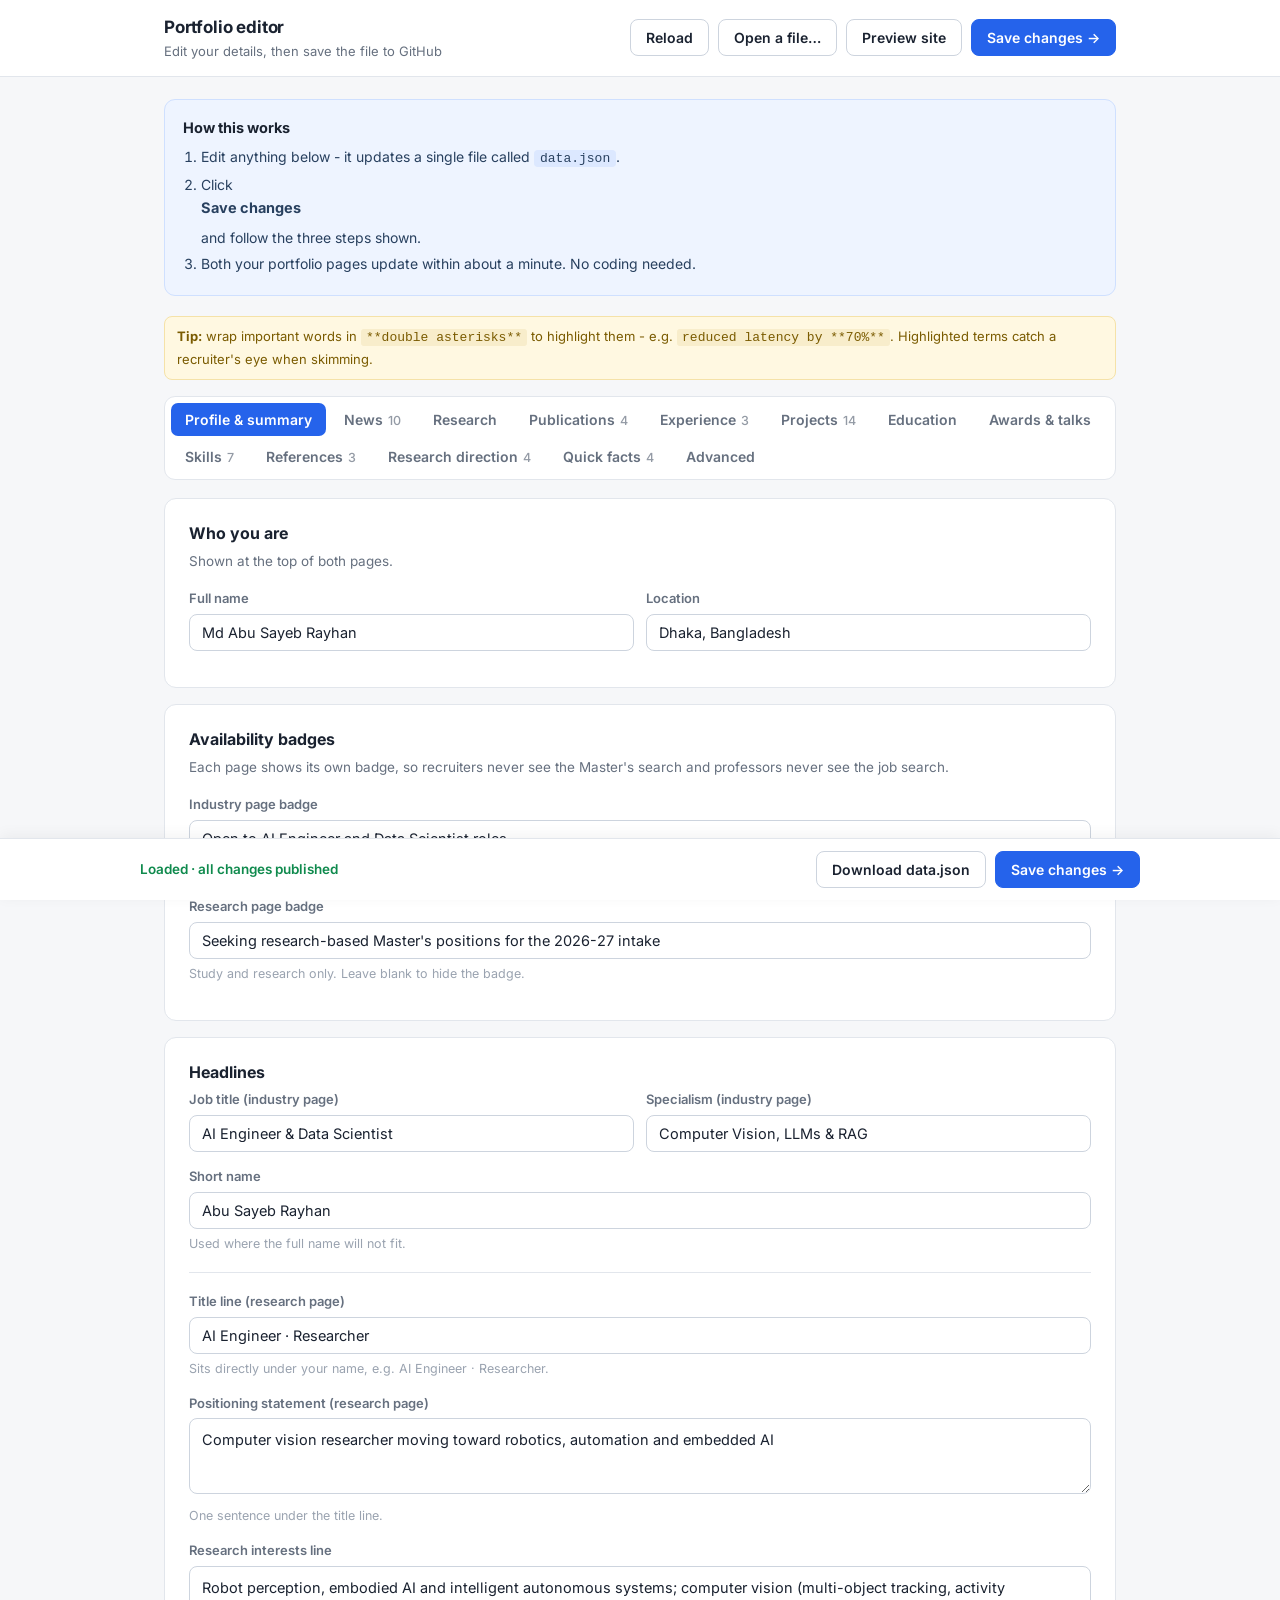
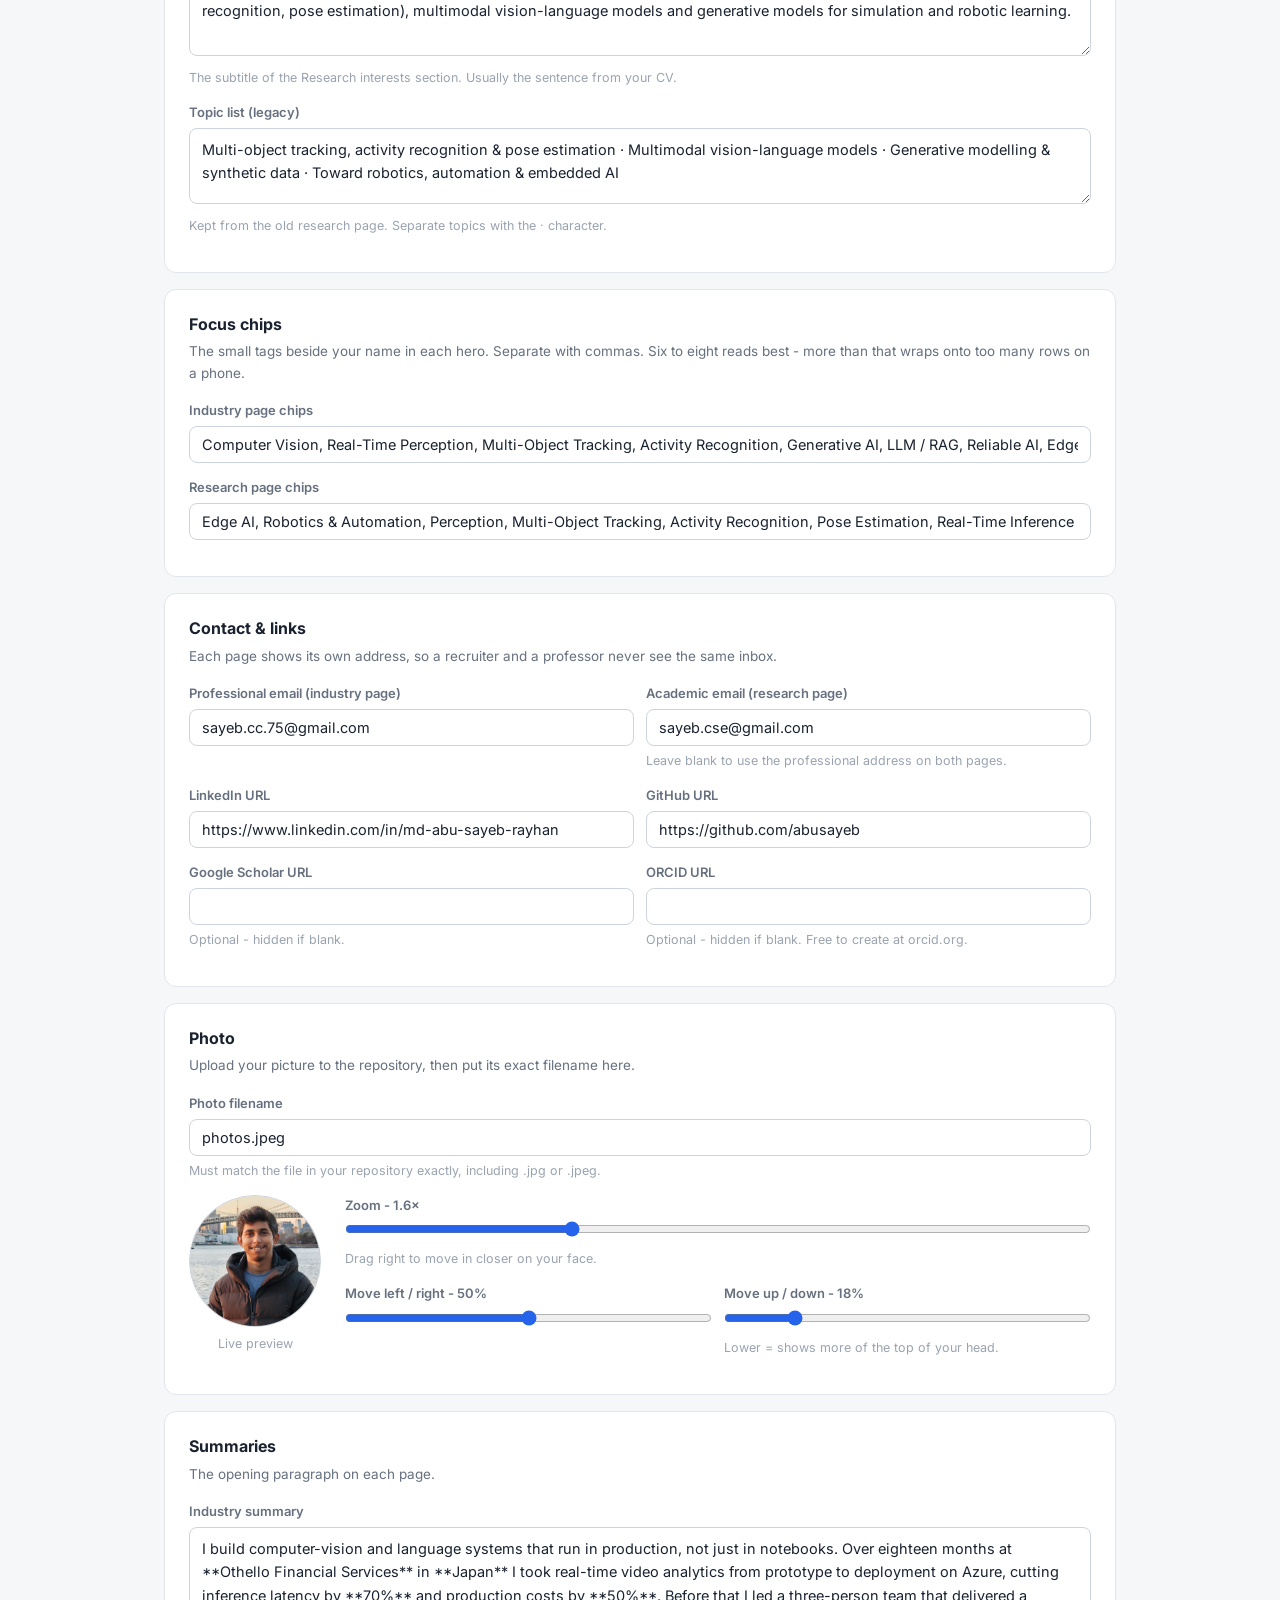
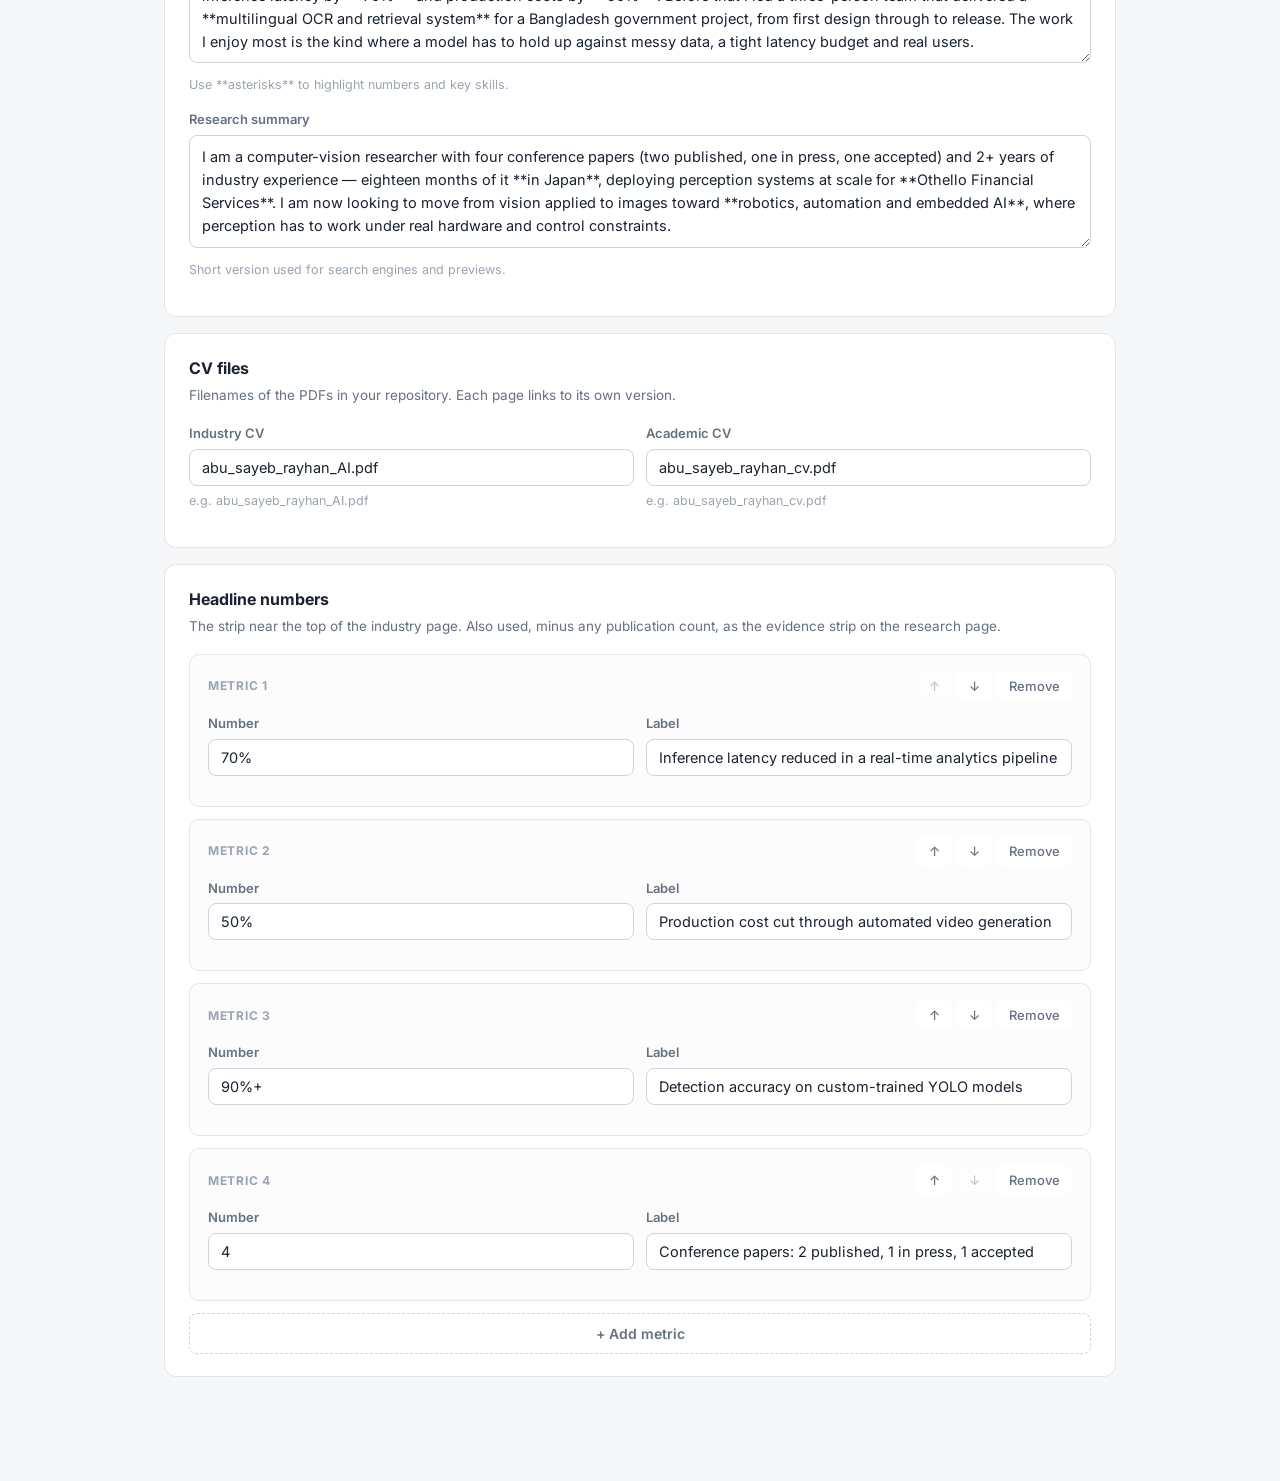
==== commit 0df6ede2: "Mark RGEF accepted at RAAICON 2026; add a real Accepted status RGEF was "Under review" everywhere it" ====
--- a/edit/index.html
+++ b/edit/index.html
@@ -294,7 +294,7 @@
   researchStatement:'',
   researchAreas:{title:'',desc:'',next:false},
   researchProfile:{stage:'',title:'',body:''},
-  publications:{title:'',authors:'M. A. S. Rayhan et al.',venue:'',year:'',tags:[],status:'',link:'',code:'',note:'',contribution:'',bibkey:''},
+  publications:{title:'',authors:'M. A. S. Rayhan et al.',venue:'',year:'',tags:[],status:'Under review',link:'',code:'',note:'',contribution:'',bibkey:''},
   experience:{role:'',org:'',team:'',location:'',start:'',end:'',kind:'industry',note:'',bullets:[]},
   projects:{title:'',date:'',desc:'',impact:'',tags:[],role:'',link:'',demo:'',
             pages:'industry',categories:[],featured:false,problem:'',details:[],
@@ -703,8 +703,16 @@
         areaField('Venue', p.venue, 'publications.' + i + '.venue', '', 2) +
         '<div class="row">' +
           textField('Link (DOI or Xplore URL)', p.link, 'publications.' + i + '.link', 'Leave blank until published.') +
-          textField('Status', p.status, 'publications.' + i + '.status', 'e.g. In press - clear this once published.') +
         '</div>' +
+        '<div class="field"><label><span class="lab">Status</span>' +
+          '<select data-path="publications.' + i + '.status" data-kind="text">' +
+            opt('', 'Published (blank - it is public, link it above)', p.status || '') +
+            opt('In press', 'In press (accepted, typeset, awaiting the issue)', p.status || '') +
+            opt('Accepted', 'Accepted (accepted for the venue, not yet public)', p.status || '') +
+            opt('Under review', 'Under review (decision pending)', p.status || '') +
+          '</select></label>' +
+          '<div class="tip">Drives the coloured chip and the sort order on both pages - ' +
+            'move a paper to Published once it has a DOI or Xplore link.</div></div>' +
         '<div class="row">' +
           textField('Tags (comma separated)', (p.tags || []).join(', '), 'publications.' + i + '.tags', '', 'tags') +
           textField('Code link', p.code, 'publications.' + i + '.code',
@@ -1282,7 +1290,7 @@
       'data.json on its own. Choose the file below, or open the editor through your site instead.');
     return;
   }
-  fetch('../data.json?t=' + Date.now())
+  fetch('../data.json?t=' + Date.now(), {cache:'no-store'})
     .then(function(r){ if(!r.ok) throw new Error('HTTP ' + r.status); return r.json(); })
     .then(function(d){
       var published = normalize(d);
